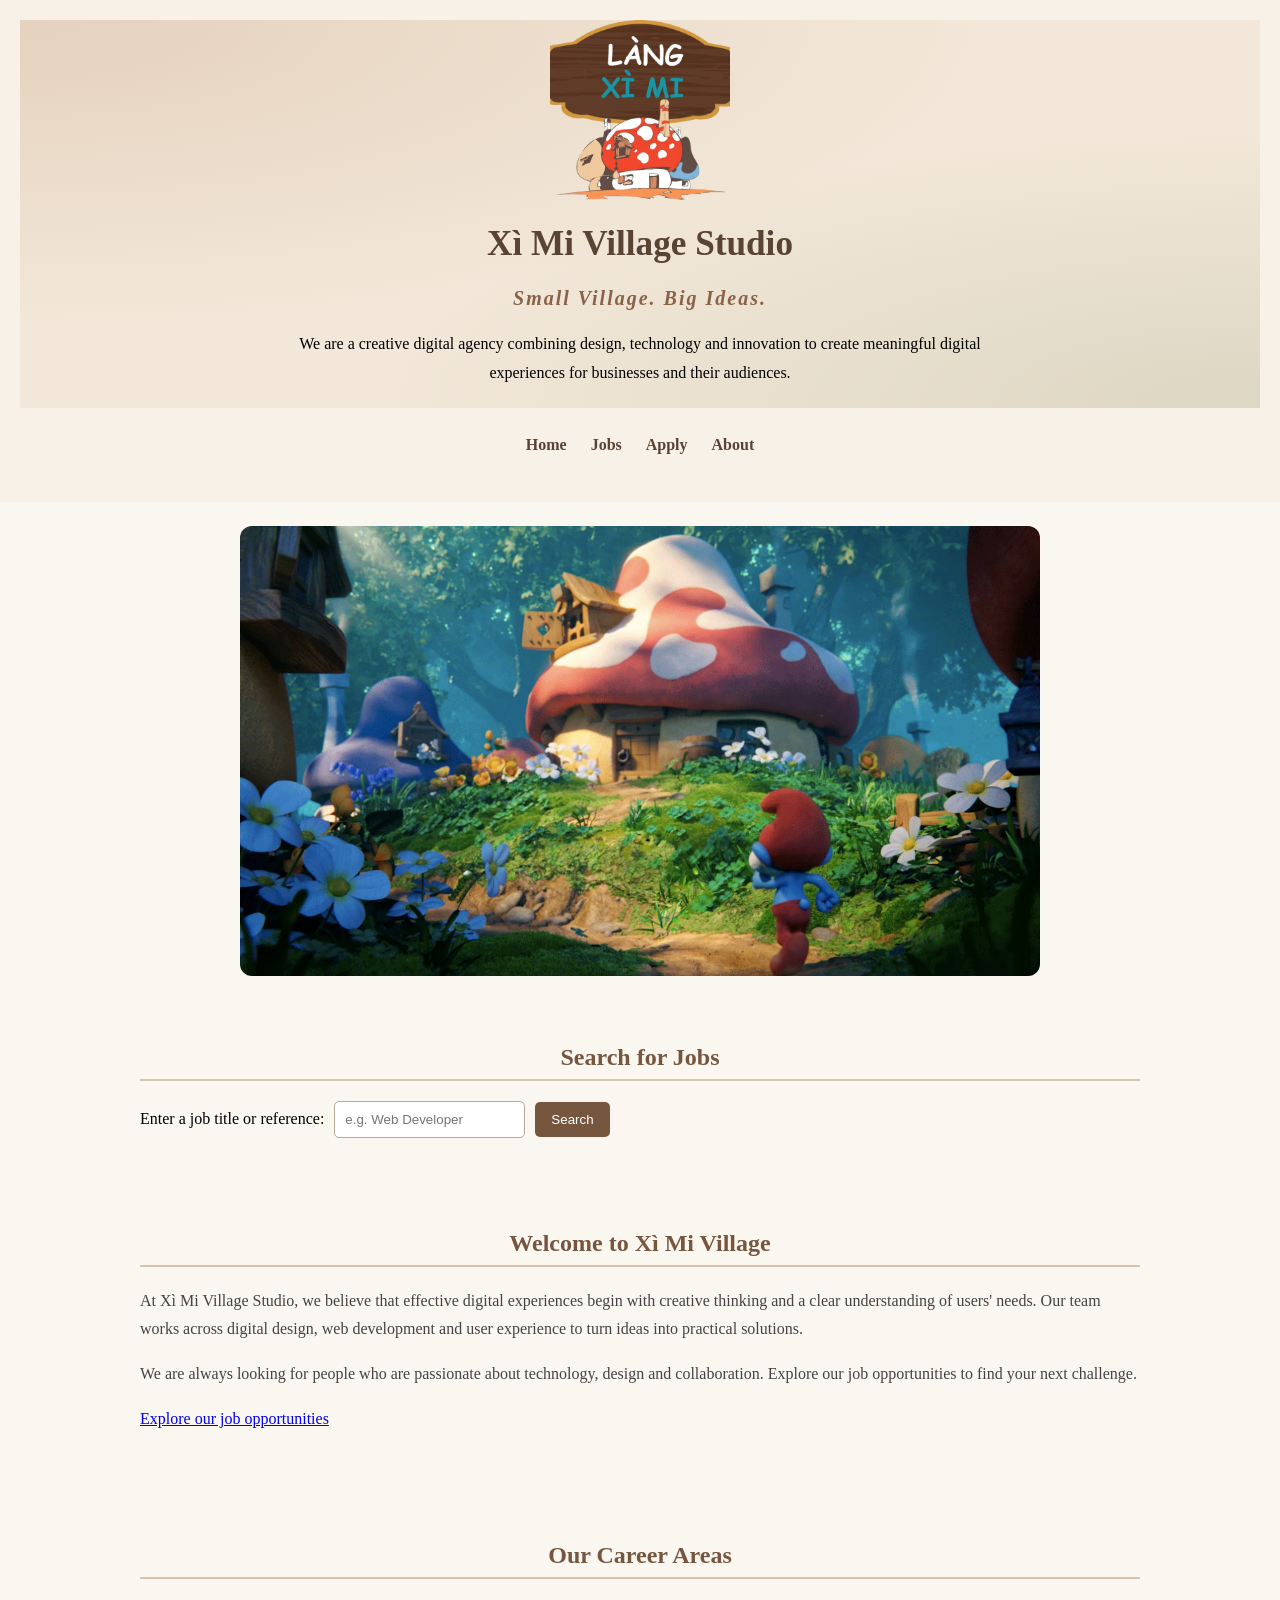
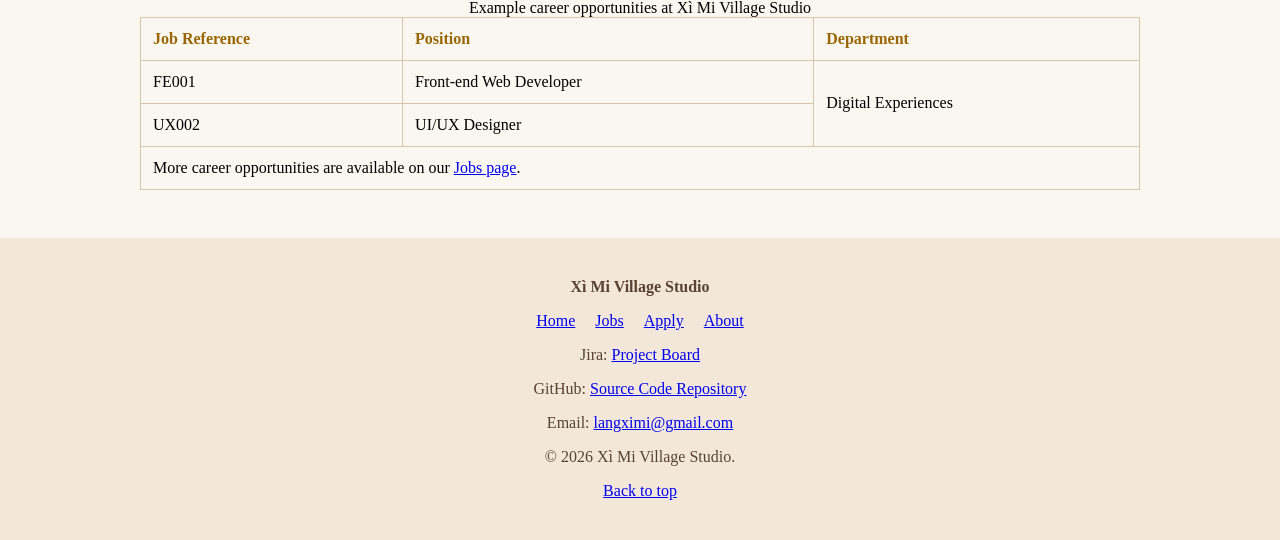
==== index.html @ 6db6b965 "I just optimized index.html codes for shorter reading" ====
<!DOCTYPE html>
<html lang="en">
<head>
    <meta charset="UTF-8">
    <meta name="viewport" content="width=device-width, initial-scale=1.0">

    <meta name="description"
          content="Discover Xì Mi Village Studio, a creative digital agency specialising in web design and digital experiences.">

    <title>Xì Mi Village Studio | Home</title>

    <link rel="stylesheet" href="styles.css">


    <style>
        main p {
            line-height: 1.8;
            color: #444444;
        }

        th {
            text-align: center;
            color: rgb(153, 102, 0);
        }
    </style>

</head>

<body>

    <!-- Header -->
    <header>

        <div class="company-brand">
            <!-- Logo làng xì mi -->
            <a href="index.html" class="logo">
                <img
                    src="./images/logo.png"
                    alt="Xì Mi Village Studio logo"
                    width="180"
                    height="180"
                >
            </a>

            <h1>Xì Mi Village Studio</h1>

            <p 
                style="color: #8a6248;
                font-size: 1.25rem;
                font-style: italic;
                font-weight: bold;
                letter-spacing: 2px;
                text-align: center;">
                Small Village. Big Ideas.
            </p>

            <p style="max-width: 700px; margin: 20px auto; line-height: 1.8; text-align: center;">
                We are a creative digital agency combining design,
                technology and innovation to create meaningful digital
                experiences for businesses and their audiences.
            </p>

        </div>

        <!-- Navi menu -->
        <nav>
            <ul>
                <li><a href="index.html">Home</a></li>
                <li><a href="jobs.html">Jobs</a></li>
                <li><a href="apply.html">Apply</a></li>
                <li><a href="about.html">About</a></li>
            </ul>
        </nav>

    </header>

    <main>

        <img
                class="workspace-image"
                src="./images/ximiworkspace.png"
                alt="Xì Mi Village Studio workspace"
                width="800"
                height="450"
            >

        <!-- Search box + submit -->
        <section class="home-section">

            <h2>Search for Jobs</h2>

            <form class="search-form" action="jobs.html" method="get">

                <label for="search">Enter a job title or reference:</label>

                <input
                    type="search"
                    id="search"
                    name="search"
                    placeholder="e.g. Web Developer"
                >

                <button type="submit">Search</button>

            </form>

        </section>

        <!-- giới thiệu về làng xi mi hihi -->
        <section class="home-section">

            <h2>Welcome to Xì Mi Village</h2>

            <p>
                At Xì Mi Village Studio, we believe that effective digital
                experiences begin with creative thinking and a clear
                understanding of users' needs. Our team works across
                digital design, web development and user experience to
                turn ideas into practical solutions.
            </p>

            <p>
                We are always looking for people who are passionate about
                technology, design and collaboration.
                Explore our job opportunities to find your next challenge.
            </p>

            <p>
                <a href="jobs.html">Explore our job opportunities</a>
            </p>

        </section>

        <!-- Table  -->
        <section class="home-section">

            <h2>Our Career Areas</h2>

            <table class="career-table">

                <caption>
                    Example career opportunities at Xì Mi Village Studio
                </caption>

                <thead>
                    <tr>
                        <th scope="col">Job Reference</th>
                        <th scope="col">Position</th>
                        <th scope="col">Department</th>
                    </tr>
                </thead>

                <tbody>
                    <tr>
                        <td>FE001</td>
                        <td>Front-end Web Developer</td>
                        <td rowspan="2">Digital Experiences</td>
                    </tr>

                    <tr>
                        <td>UX002</td>
                        <td>UI/UX Designer</td>
                    </tr>

                    <tr>
                        <td colspan="3">
                            More career opportunities are available on
                            our <a href="jobs.html">Jobs page</a>.
                        </td>
                    </tr>
                </tbody>

            </table>

        </section>

    </main>

    <!-- Footer -->
    <footer class="site-footer">

        <p><strong>Xì Mi Village Studio</strong></p>

        <nav>
            <ul>
                <li><a href="index.html">Home</a></li>
                <li><a href="jobs.html">Jobs</a></li>
                <li><a href="apply.html">Apply</a></li>
                <li><a href="about.html">About</a></li>
            </ul>
        </nav>

        <p>
            Jira:
            <a href="https://phamnhatvuonghoaky.atlassian.net/jira/software/projects/VINGROUP/summary">Project Board</a>
        </p>

        <p>
            GitHub:
            <a href="https://github.com/thjnhhhh/Applied-Web-Project-Part-1-of-2-Group-Submission-">Source Code Repository</a>
        </p>

        <p>
            Email:
            <a href="mailto:langximi@gmail.com">
                langximi@gmail.com
            </a>
        </p>

        <p>&copy; 2026 Xì Mi Village Studio.</p>

        <p><a href="#top">Back to top</a></p>

    </footer>

</body>
</html>
---- styles.css ----
body {
    margin: 0;
    background-color: #faf6f0;
}
header {
    background-color: #f7f1e8;
    padding: 20px;
}

h1 {
    color: #594332;
    font-size: 2.2rem;
    text-align: center;
}

h2 {
    color: #76563f;
    border-bottom: 2px solid #d8c4aa;
    padding-bottom: 8px;
}

header nav ul {
    display: flex;
    flex-wrap: wrap;
    justify-content: center;
    gap: 24px;
    list-style: none;
    padding: 12px;
}

header nav a {
    color: #594332;
    text-decoration: none;
    font-weight: bold;
}

header nav a:hover {
    color: #a56b45;
    text-decoration: underline;
}


.logo {
    display: block;
    width: fit-content;
    margin: 0 auto;
}

.logo img {
    display: block;
    width: 180px;
    height: auto;
    max-width: 100%;
    object-fit: contain;
}

.company-brand {
    position: relative;
    isolation: isolate;
    overflow: hidden;
    background-color: #f2e7d8;

    background-image:
        radial-gradient(
            ellipse at 0% 0%,
            rgba(184, 133, 95, 0.22) 0%,
            transparent 55%
        ),
        radial-gradient(
            ellipse at 100% 100%,
            rgba(137, 148, 107, 0.20) 0%,
            transparent 50%
        );
}


.company-brand > * {
    position: relative;
    z-index: 1;
}

.workspace-image {
    display: block;
    width: 100%;
    max-width: 800px;
    height: auto;
    margin: 24px auto;
    border-radius: 12px;
}

.home-section {
    max-width: 1000px;
    margin: 24px auto;
    padding: 24px;
}

.site-footer {
    padding: 24px;
    background-color: #f2e7d8;
    text-align: center;
}

.search-form {
    display: flex;
    flex-wrap: wrap;
    gap: 10px;
    align-items: center;
}

.search-form input {
    border: 1px solid #b9aa98;
    border-radius: 5px;
    padding: 10px;
    max-width: 100%;
    box-sizing: border-box;
}


.search-form button {
    background-color: #76563f;
    color: white;
    border: none;
    border-radius: 5px;
    padding: 10px 16px;
    cursor: pointer;
}

.search-form button:hover {
    background-color: #594332;
}


.site-footer {
    padding: 24px;
    color: #594332;
    background-color: #f2e7d8;
    text-align: center;
}

.site-footer nav ul {
    display: flex;
    flex-wrap: wrap;
    justify-content: center;
    gap: 20px;
    list-style: none;
    padding: 0;
}

.site-footer a:hover {
    text-decoration: underline;
}

.career-table {
    width: 100%;
    border-collapse: collapse;
}

.career-table tbody tr:nth-child(even) {
            background-color: #faf6f0;
}

.career-table th, .career-table td {
    padding: 12px;
    border: 1px solid #d8c4aa;
    text-align: left;
}

@media (max-width: 600px) {
            .home-section {
                padding: 15px;
                margin: 15px auto;
            }

            .company-brand h1 {
                font-size: 1.7rem;
            }

            .search-form {
                flex-direction: column;
                align-items: stretch;
            }

            .search-form input {
                max-width: 100%;
            }
        }

.form-card {
    background-color: #ffffff;    
    border: 1px solid #dadce0;     
    border-radius: 8px;          
    padding: 24px 32px;           
    max-width: 600px;           
    margin: 40px auto;
    border-left: 6px solid #d8c4aa         
}

main h2 {
    color: #76563f;
    border-bottom: 2px solid #d8c4aa;
    padding-bottom: 8px;
    text-align: center;

}
.form-card label {
  
  display: block; 
  
  
}


.form-card input {
  
  width: 60%; 
  padding: 6px 8px;
   
}
.form-card fieldset{
    display: flex;
}
    
.form-action {
    margin-right: 425px;
}

    

.form-card input[type="checkbox"] {
  width: 16px;
  height: 16px;
  margin: 0;
  
}
div.form-action {
  display: flex;
  justify-content: center;
     
               
  width: 100%;           
   
   
}

div.form-action input[type="submit"],
div.form-action input[type="reset"] { 
    padding: 12px 28px;
}
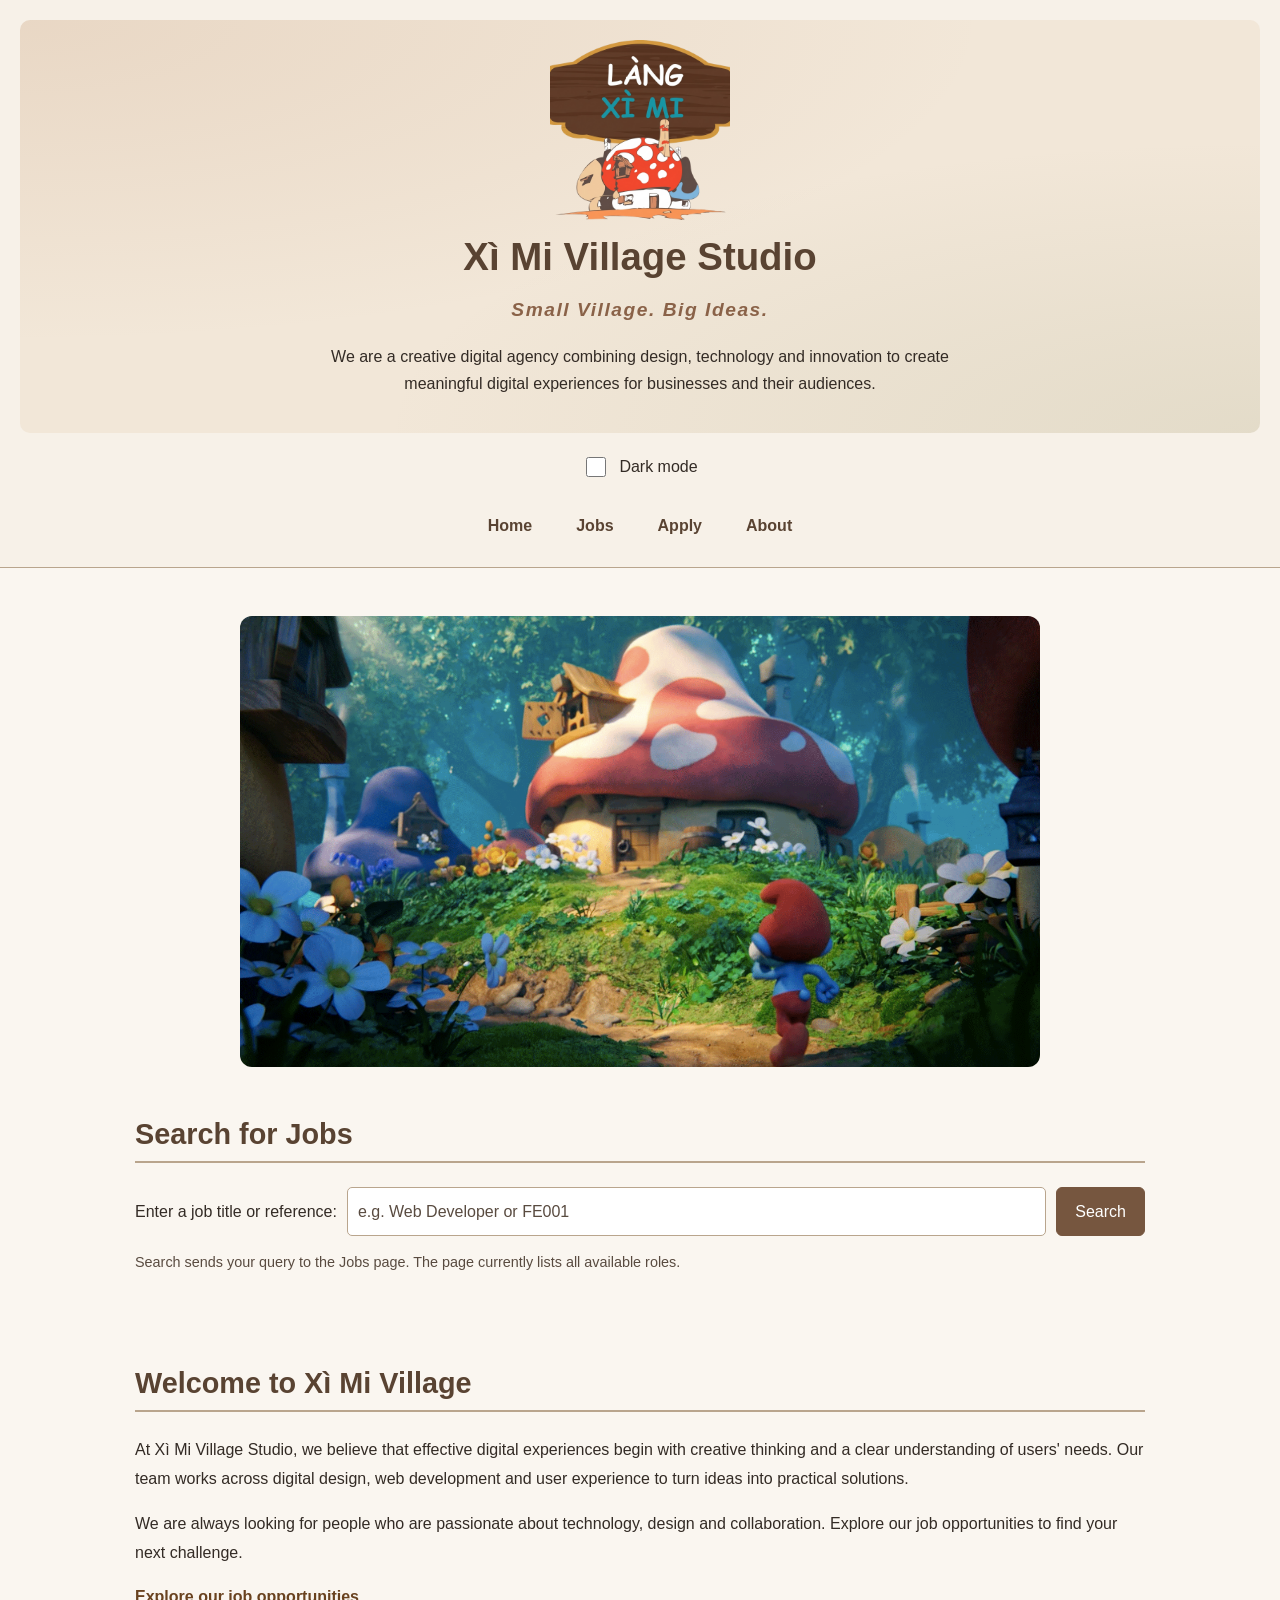
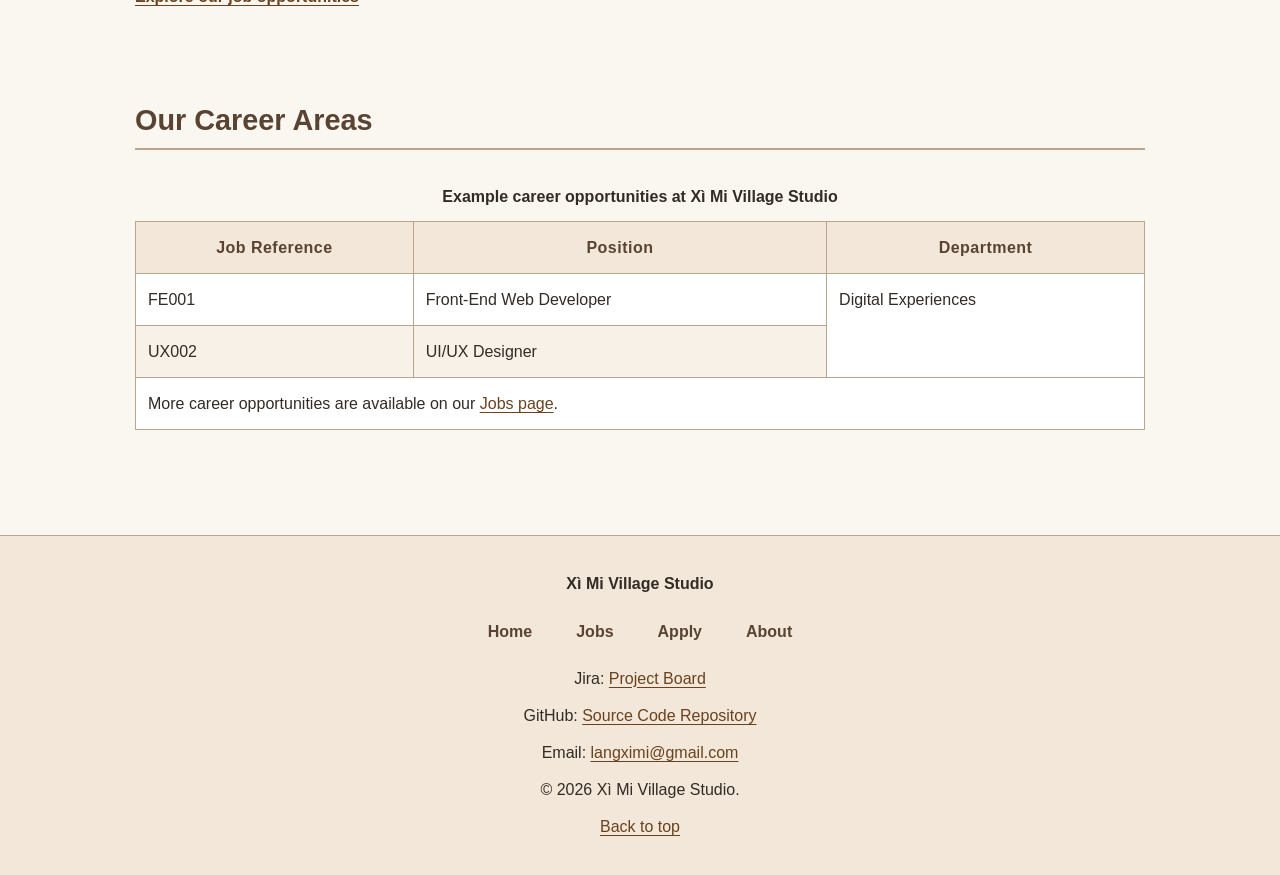
==== commit 48725452: "feat: improve homepage structure and accessibility" ====
--- a/index.html
+++ b/index.html
@@ -3,36 +3,36 @@
 <head>
     <meta charset="UTF-8">
     <meta name="viewport" content="width=device-width, initial-scale=1.0">
-
-    <meta name="description"
-          content="Discover Xì Mi Village Studio, a creative digital agency specialising in web design and digital experiences.">
-
+    <meta name="description" content="Discover Xì Mi Village Studio, a creative digital agency specialising in web design and digital experiences.">
     <title>Xì Mi Village Studio | Home</title>
 
+    <!-- Sử dụng stylesheet chung cho toàn bộ website -->
     <link rel="stylesheet" href="styles.css">
-
-
     <style>
-        main p {
-            line-height: 1.8;
-            color: #444444;
-        }
-
-        th {
-            text-align: center;
-            color: rgb(153, 102, 0);
-        }
-    </style>
-
+    main p {
+        line-height: 1.8;
+    }
+
+    .career-table th {
+        text-align: center;
+        letter-spacing: 0.03em;
+    }
+</style>
 </head>
 
 <body>
 
-    <!-- Header -->
-    <header>
+    <!--
+        Skip link: cho phép người dùng bàn phím bỏ qua phần header
+        và chuyển thẳng đến nội dung chính.
+    -->
+    <a class="skip-link" href="#main-content">Skip to main content</a>
+
+    <header id="top" class="site-header">
 
         <div class="company-brand">
-            <!-- Logo làng xì mi -->
+
+            <!-- Logo  -->
             <a href="index.html" class="logo">
                 <img
                     src="./images/logo.png"
@@ -41,20 +41,12 @@
                     height="180"
                 >
             </a>
-
             <h1>Xì Mi Village Studio</h1>
 
-            <p 
-                style="color: #8a6248;
-                font-size: 1.25rem;
-                font-style: italic;
-                font-weight: bold;
-                letter-spacing: 2px;
-                text-align: center;">
-                Small Village. Big Ideas.
-            </p>
-
-            <p style="max-width: 700px; margin: 20px auto; line-height: 1.8; text-align: center;">
+            <!-- Slogan -->
+            <p class="tagline" style="color: #8a6248;">Small Village. Big Ideas.</p>
+
+            <p class="brand-description">
                 We are a creative digital agency combining design,
                 technology and innovation to create meaningful digital
                 experiences for businesses and their audiences.
@@ -62,9 +54,14 @@
 
         </div>
 
-        <!-- Navi menu -->
+        <!--nút chuyển theme-->
+        <div class="theme-control">
+            <input type="checkbox" id="theme-toggle">
+            <label for="theme-toggle">Dark mode</label>
+        </div>
+
         <nav>
-            <ul>
+            <ul class="nav-list">
                 <li><a href="index.html">Home</a></li>
                 <li><a href="jobs.html">Jobs</a></li>
                 <li><a href="apply.html">Apply</a></li>
@@ -74,20 +71,20 @@
 
     </header>
 
-    <main>
+
+    <main id="main-content">
 
         <img
-                class="workspace-image"
-                src="./images/ximiworkspace.png"
-                alt="Xì Mi Village Studio workspace"
-                width="800"
-                height="450"
-            >
-
-        <!-- Search box + submit -->
+            class="workspace-image"
+            src="./images/ximiworkspace.png"
+            alt="Workspace representing Xì Mi Village Studio"
+            width="800"
+            height="450"
+        >
+
         <section class="home-section">
 
-            <h2>Search for Jobs</h2>
+            <h2 id="search-heading">Search for Jobs</h2>
 
             <form class="search-form" action="jobs.html" method="get">
 
@@ -97,19 +94,24 @@
                     type="search"
                     id="search"
                     name="search"
-                    placeholder="e.g. Web Developer"
+                    placeholder="e.g. Web Developer or FE001"
                 >
 
                 <button type="submit">Search</button>
 
             </form>
 
+            <p class="help-text">
+                Search sends your query to the Jobs page.
+                The page currently lists all available roles.
+            </p>
+
         </section>
 
-        <!-- giới thiệu về làng xi mi hihi -->
+        <!-- giới thiệu công ty -->
         <section class="home-section">
 
-            <h2>Welcome to Xì Mi Village</h2>
+            <h2 id="welcome-heading">Welcome to Xì Mi Village</h2>
 
             <p>
                 At Xì Mi Village Studio, we believe that effective digital
@@ -126,63 +128,68 @@
             </p>
 
             <p>
-                <a href="jobs.html">Explore our job opportunities</a>
+                <a class="text-link" href="jobs.html">
+                    Explore our job opportunities
+                </a>
             </p>
 
         </section>
 
-        <!-- Table  -->
+        <!--table job-->
         <section class="home-section">
 
-            <h2>Our Career Areas</h2>
-
-            <table class="career-table">
-
-                <caption>
-                    Example career opportunities at Xì Mi Village Studio
-                </caption>
-
-                <thead>
-                    <tr>
-                        <th scope="col">Job Reference</th>
-                        <th scope="col">Position</th>
-                        <th scope="col">Department</th>
-                    </tr>
-                </thead>
-
-                <tbody>
-                    <tr>
-                        <td>FE001</td>
-                        <td>Front-end Web Developer</td>
-                        <td rowspan="2">Digital Experiences</td>
-                    </tr>
-
-                    <tr>
-                        <td>UX002</td>
-                        <td>UI/UX Designer</td>
-                    </tr>
-
-                    <tr>
-                        <td colspan="3">
-                            More career opportunities are available on
-                            our <a href="jobs.html">Jobs page</a>.
-                        </td>
-                    </tr>
-                </tbody>
-
-            </table>
+            <h2 id="career-heading">Our Career Areas</h2>
+
+            <!-- Cho phép cuộn ngang bảng trên màn hình nhỏ -->
+            <div class="table-wrapper">
+
+                <table class="career-table">
+
+                    <caption>
+                        Example career opportunities at Xì Mi Village Studio
+                    </caption>
+
+                    <thead>
+                        <tr>
+                            <th scope="col">Job Reference</th>
+                            <th scope="col">Position</th>
+                            <th scope="col">Department</th>
+                        </tr>
+                    </thead>
+
+                    <tbody>
+                        <tr>
+                            <td>FE001</td>
+                            <td>Front-End Web Developer</td>
+                            <td rowspan="2">Digital Experiences</td>
+                        </tr>
+
+                        <tr>
+                            <td>UX002</td>
+                            <td>UI/UX Designer</td>
+                        </tr>
+
+                        <tr>
+                            <td colspan="3">
+                                More career opportunities are available on
+                                our <a href="jobs.html">Jobs page</a>.
+                            </td>
+                        </tr>
+                    </tbody>
+
+                </table>
+
+            </div>
 
         </section>
 
     </main>
 
-    <!-- Footer -->
+    <!-- Footer-->
     <footer class="site-footer">
-
         <p><strong>Xì Mi Village Studio</strong></p>
-
         <nav>
-            <ul>
+            <ul class="footer-nav">
                 <li><a href="index.html">Home</a></li>
                 <li><a href="jobs.html">Jobs</a></li>
                 <li><a href="apply.html">Apply</a></li>
@@ -190,28 +197,36 @@
             </ul>
         </nav>
 
-        <p>
+        <!-- Jira --> <p>
             Jira:
-            <a href="https://phamnhatvuonghoaky.atlassian.net/jira/software/projects/VINGROUP/summary">Project Board</a>
+            <a
+                href="https://phamnhatvuonghoaky.atlassian.net/jira/software/projects/VINGROUP/summary"
+                target="_blank"
+                rel="noopener noreferrer"
+            >Project Board</a>
         </p>
 
+        <!--GitHub -->
         <p>
             GitHub:
-            <a href="https://github.com/thjnhhhh/Applied-Web-Project-Part-1-of-2-Group-Submission-">Source Code Repository</a>
+            <a
+                href="https://github.com/thjnhhhh/Applied-Web-Project-Part-1-of-2-Group-Submission-"
+                target="_blank"
+                rel="noopener noreferrer"
+            >Source Code Repository</a>
         </p>
 
+        <!-- mailto -->
         <p>
             Email:
-            <a href="mailto:langximi@gmail.com">
-                langximi@gmail.com
-            </a>
+            <a href="mailto:langximi@gmail.com">langximi@gmail.com</a>
         </p>
-
         <p>&copy; 2026 Xì Mi Village Studio.</p>
 
+        <!-- move to the top -->
         <p><a href="#top">Back to top</a></p>
 
     </footer>
 
 </body>
-</html>+</html>
--- a/styles.css
+++ b/styles.css
@@ -1,86 +1,359 @@
+/*
+ * Xì Mi Village Studio — Shared Stylesheet
+ * Các phần chính:
+ * 1. Theme variables
+ * 2. Reset và typography
+ * 3. Header, logo, navigation và theme toggle
+ * 4. Nội dung trang chủ và accessibility
+ * 5. Search form
+ * 6. Career table
+ * 7. Application form
+ * 8. Jobs page
+ * 9. About page
+ * 10. Footer
+ * 11. Responsive và reduced motion*/
+
+
+/* =========================================================
+   1. THEME VARIABLES
+   Màu mặc định của website là light mode.
+   ========================================================= */
+
+:root {
+    color-scheme: light;
+
+    --page-bg: #faf6f0;
+    --surface-bg: #f7f1e8;
+    --card-bg: #ffffff;
+    --footer-bg: #f2e7d8;
+
+    --text-color: #332b25;
+    --heading-color: #594332;
+    --muted-color: #594b40;
+
+    --border-color: #b9a58d;
+    --accent-color: #76563f;
+    --accent-hover: #594332;
+
+    --link-color: #69421f;
+    --focus-color: #8a4f08;
+
+    --row-alt-bg: #f7f1e8;
+    --row-hover-bg: #ead8c3;
+
+    --button-text: #ffffff;
+}
+
+/*
+ * Dark mode được kích hoạt khi checkbox #theme-toggle
+ * bên trong body được chọn.*/
+body:has(#theme-toggle:checked) {
+    color-scheme: dark;
+
+    --page-bg: #191714;
+    --surface-bg: #24211d;
+    --card-bg: #2c2823;
+    --footer-bg: #302a24;
+
+    --text-color: #f3ede5;
+    --heading-color: #f0d4b3;
+    --muted-color: #e2d6c8;
+
+    --border-color: #786756;
+    --accent-color: #d2a77c;
+    --accent-hover: #f0d4b3;
+
+    --link-color: #f0c99b;
+    --focus-color: #ffcf83;
+
+    --row-alt-bg: #24211d;
+    --row-hover-bg: #3a3026;
+
+    --button-text: #191714;
+}
+
+
+/* =========================================================
+   2. RESET, TYPOGRAPHY VÀ CÁC THÀNH PHẦN CƠ BẢN
+   ========================================================= */
+
+/* Tính cả padding và border trong kích thước phần tử */
+* {
+    box-sizing: border-box;
+}
+
+/* Cuộn mượt khi nhấn các liên kết nội trang */
+html {
+    scroll-behavior: smooth;
+}
+
+/* Thiết lập giao diện chung cho toàn website */
 body {
     margin: 0;
-    background-color: #faf6f0;
-}
-header {
-    background-color: #f7f1e8;
+    background-color: var(--page-bg);
+    color: var(--text-color);
+
+    font-family: Arial, Helvetica, sans-serif;
+    font-size: 1rem;
+    line-height: 1.7;
+}
+
+/* Ảnh không vượt quá chiều rộng phần tử cha */
+img {
+    display: block;
+    max-width: 100%;
+    height: auto;
+}
+
+/* Màu và khoảng cách dòng cho các cấp tiêu đề */
+h1,
+h2,
+h3,
+h4 {
+    color: var(--heading-color);
+    line-height: 1.3;
+}
+
+/* Tiêu đề chính của website */
+h1 {
+    margin: 12px 0;
+    font-size: clamp(1.8rem, 4vw, 2.4rem);
+    text-align: center;
+}
+
+/* Tiêu đề các section */
+h2 {
+    margin-top: 0;
+    padding-bottom: 8px;
+    border-bottom: 2px solid var(--border-color);
+    font-size: clamp(1.35rem, 3vw, 1.8rem);
+}
+
+/* Tiêu đề cấp ba */
+h3 {
+    margin-top: 24px;
+}
+
+/* Nội dung văn bản sử dụng màu theo theme */
+p,
+li,
+dd {
+    color: var(--text-color);
+}
+
+/* Kiểu liên kết mặc định */
+a {
+    color: var(--link-color);
+    text-underline-offset: 0.18em;
+}
+
+/* Thay đổi màu liên kết khi rê chuột */
+a:hover {
+    color: var(--accent-hover);
+}
+
+/* Đồng nhất font của các điều khiển biểu mẫu */
+button,
+input,
+select,
+textarea {
+    font: inherit;
+}
+
+/* Kiểu nút dùng chung */
+button,
+.button-link {
+    display: inline-block;
+    padding: 10px 18px;
+
+    border: 1px solid var(--accent-color);
+    border-radius: 6px;
+
+    background-color: var(--accent-color);
+    color: var(--button-text);
+
+    text-decoration: none;
+    cursor: pointer;
+}
+
+/* Hiệu ứng hover cho nút */
+button:hover,
+.button-link:hover {
+    background-color: var(--accent-hover);
+    color: var(--button-text);
+}
+
+/* Viền nổi bật khi điều hướng bằng bàn phím */
+:focus-visible {
+    outline: 3px solid var(--focus-color);
+    outline-offset: 3px;
+}
+
+
+/* =========================================================
+   3. HEADER, LOGO, NAVIGATION VÀ THEME TOGGLE
+   ========================================================= */
+
+/* Phần đầu trang */
+.site-header {
     padding: 20px;
-}
-
-h1 {
-    color: #594332;
-    font-size: 2.2rem;
-    text-align: center;
-}
-
-h2 {
-    color: #76563f;
-    border-bottom: 2px solid #d8c4aa;
-    padding-bottom: 8px;
-}
-
-header nav ul {
-    display: flex;
-    flex-wrap: wrap;
-    justify-content: center;
-    gap: 24px;
-    list-style: none;
-    padding: 12px;
-}
-
-header nav a {
-    color: #594332;
-    text-decoration: none;
-    font-weight: bold;
-}
-
-header nav a:hover {
-    color: #a56b45;
-    text-decoration: underline;
-}
-
-
-.logo {
-    display: block;
-    width: fit-content;
-    margin: 0 auto;
-}
-
-.logo img {
-    display: block;
-    width: 180px;
-    height: auto;
-    max-width: 100%;
-    object-fit: contain;
-}
-
+    background-color: var(--surface-bg);
+    border-bottom: 1px solid var(--border-color);
+}
+
+/*
+ * Khu vực thương hiệu.
+ * Các gradient tạo điểm nhấn trang trí nhưng vẫn giữ nền màu.
+ */
 .company-brand {
     position: relative;
     isolation: isolate;
     overflow: hidden;
-    background-color: #f2e7d8;
-
+
+    padding: 20px;
+    text-align: center;
+
+    background-color: var(--footer-bg);
     background-image:
         radial-gradient(
             ellipse at 0% 0%,
-            rgba(184, 133, 95, 0.22) 0%,
+            rgba(184, 133, 95, 0.16) 0%,
             transparent 55%
         ),
         radial-gradient(
             ellipse at 100% 100%,
-            rgba(137, 148, 107, 0.20) 0%,
+            rgba(137, 148, 107, 0.14) 0%,
             transparent 50%
         );
-}
-
-
-.company-brand > * {
-    position: relative;
-    z-index: 1;
-}
-
+
+    border-radius: 10px;
+}
+
+/* Logo được căn giữa trong header */
+.logo {
+    display: block;
+    width: fit-content;
+    max-width: 100%;
+    margin: 0 auto;
+}
+
+/* Giữ logo đúng tỷ lệ, không kéo giãn hình */
+.logo img {
+    width: 180px;
+    max-width: 100%;
+    height: auto;
+    object-fit: contain;
+}
+
+/* Slogan thay thế style inline trong HTML */
+.tagline {
+    margin: 8px 0;
+    color: var(--accent-color);
+    font-size: 1.2rem;
+    font-style: italic;
+    font-weight: 700;
+    letter-spacing: 0.08em;
+    text-align: center;
+}
+
+/* Phần mô tả thương hiệu */
+.brand-description {
+    max-width: 700px;
+    margin: 16px auto;
+    text-align: center;
+}
+
+/* Menu chính và menu footer dùng chung cách bố trí */
+.nav-list,
+.footer-nav {
+    display: flex;
+    flex-wrap: wrap;
+    justify-content: center;
+    gap: 12px 24px;
+
+    margin: 16px 0 0;
+    padding: 0;
+
+    list-style: none;
+}
+
+/* Kiểu liên kết trong navigation */
+.nav-list a,
+.footer-nav a {
+    display: inline-block;
+    padding: 8px 10px;
+    border-radius: 5px;
+
+    color: var(--heading-color);
+    font-weight: 700;
+    text-decoration: none;
+}
+
+/* Hover menu */
+.nav-list a:hover,
+.footer-nav a:hover {
+    text-decoration: underline;
+}
+
+/* Đánh dấu trang đang mở */
+.nav-list a[aria-current="page"],
+.footer-nav a[aria-current="page"] {
+    background-color: var(--footer-bg);
+    text-decoration: underline;
+    text-decoration-thickness: 2px;
+}
+
+/* Khu vực checkbox đổi theme */
+.theme-control {
+    display: flex;
+    align-items: center;
+    justify-content: center;
+    gap: 10px;
+
+    margin: 12px auto;
+    padding: 8px;
+}
+
+/* Checkbox có kích thước dễ thao tác */
+.theme-control input {
+    width: 20px;
+    height: 20px;
+    accent-color: var(--accent-color);
+}
+
+/* Nhãn checkbox */
+.theme-control label {
+    color: var(--text-color);
+    cursor: pointer;
+}
+
+
+/* =========================================================
+   4. NỘI DUNG TRANG CHỦ VÀ ACCESSIBILITY
+   ========================================================= */
+
+/*
+ * Nếu HTML sử dụng <main> trực tiếp mà chưa có class content,
+ * các quy tắc này vẫn giữ layout trung tâm cho nội dung chính.
+ */
+#main-content,
+.content {
+    width: 100%;
+    max-width: 1100px;
+    margin: 0 auto;
+    padding: 24px 20px;
+}
+
+/* Các section trên trang chủ */
+.home-section {
+    margin: 24px auto;
+    padding: 24px;
+    border: 1px solid transparent;
+    border-radius: 8px;
+}
+
+/* Ảnh workspace tự co giãn theo kích thước màn hình */
 .workspace-image {
-    display: block;
     width: 100%;
     max-width: 800px;
     height: auto;
@@ -88,18 +361,48 @@
     border-radius: 12px;
 }
 
-.home-section {
-    max-width: 1000px;
-    margin: 24px auto;
-    padding: 24px;
-}
-
-.site-footer {
-    padding: 24px;
-    background-color: #f2e7d8;
-    text-align: center;
-}
-
+/* Nhấn mạnh liên kết đến Jobs page */
+.text-link {
+    font-weight: 700;
+}
+
+/* Chú thích phụ cho chức năng tìm kiếm */
+.help-text {
+    color: var(--muted-color);
+    font-size: 0.9rem;
+}
+
+/*
+ * Skip link mặc định nằm ngoài vùng nhìn.
+ * Khi được focus bằng bàn phím, liên kết xuất hiện.
+ */
+.skip-link {
+    position: absolute;
+    top: 8px;
+    left: 8px;
+    z-index: 1000;
+
+    padding: 12px 16px;
+    transform: translateY(-160%);
+
+    border: 2px solid var(--focus-color);
+    border-radius: 6px;
+
+    background-color: var(--card-bg);
+    color: var(--text-color);
+}
+
+/* Hiển thị skip link khi người dùng chuyển đến nó */
+.skip-link:focus {
+    transform: translateY(0);
+}
+
+
+/* =========================================================
+   5. SEARCH FORM
+   ========================================================= */
+
+/* Các thành phần tìm kiếm có thể xuống dòng */
 .search-form {
     display: flex;
     flex-wrap: wrap;
@@ -107,142 +410,438 @@
     align-items: center;
 }
 
+/* Ô nhập từ khóa */
 .search-form input {
-    border: 1px solid #b9aa98;
+    flex: 1 1 220px;
+    min-width: 0;
+    max-width: 100%;
+
+    padding: 10px;
+    border: 1px solid var(--border-color);
     border-radius: 5px;
+
+    background-color: var(--card-bg);
+    color: var(--text-color);
+}
+
+/* Màu chữ gợi ý trong ô tìm kiếm */
+.search-form input::placeholder {
+    color: var(--muted-color);
+    opacity: 1;
+}
+
+
+/* =========================================================
+   6. CAREER TABLE
+   ========================================================= */
+
+/* Cho phép bảng cuộn ngang khi màn hình quá hẹp */
+.table-wrapper {
+    width: 100%;
+    overflow-x: auto;
+}
+
+/* Bảng chiếm toàn bộ chiều rộng vùng chứa */
+.career-table {
+    width: 100%;
+    border-collapse: collapse;
+    background-color: var(--card-bg);
+}
+
+/* Chú thích phía trên bảng */
+.career-table caption {
     padding: 10px;
+    color: var(--text-color);
+    font-weight: 700;
+    text-align: center;
+}
+
+/* Ô dữ liệu và ô tiêu đề */
+.career-table th,
+.career-table td {
+    padding: 12px;
+    border: 1px solid var(--border-color);
+    text-align: left;
+    vertical-align: top;
+}
+
+/* Kiểu riêng cho tiêu đề cột */
+.career-table th {
+    background-color: var(--footer-bg);
+    color: var(--heading-color);
+    text-align: center;
+}
+
+/* Tô màu xen kẽ các hàng chẵn */
+.career-table tbody tr:nth-child(even) {
+    background-color: var(--row-alt-bg);
+}
+
+/* Highlight hàng khi rê chuột */
+.career-table tbody tr:hover {
+    background-color: var(--row-hover-bg);
+}
+
+
+/* =========================================================
+   7. APPLICATION FORM — apply.html
+   Giữ lại các class form từ stylesheet hiện tại.
+   ========================================================= */
+
+/* Thẻ form chứa thông tin ứng tuyển */
+.application-form {
+    width: 100%;
+}
+
+/* Khung biểu mẫu */
+.form-card {
+    width: 100%;
+    max-width: 650px;
+
+    margin: 20px auto;
+    padding: 22px 24px;
+
+    border: 1px solid var(--border-color);
+    border-left: 6px solid var(--accent-color);
+    border-radius: 8px;
+
+    background-color: var(--card-bg);
+}
+
+/* Nhãn và legend của form */
+.form-card > label,
+.form-card legend {
+    margin-bottom: 8px;
+    color: var(--text-color);
+    font-weight: 700;
+}
+
+/* Nhãn dạng block khi nằm trực tiếp trong form-card */
+.form-card > label {
+    display: block;
+}
+
+/*
+ * Các ô nhập nằm trực tiếp trong form-card.
+ * Loại trừ checkbox và radio để không làm chúng rộng toàn bộ.
+ */
+.form-card > input:not([type="checkbox"]):not([type="radio"]),
+.form-card > select,
+.form-card > textarea {
+    display: block;
+    width: 100%;
+}
+
+/* Kiểu chung cho các trường nhập liệu */
+.form-card input:not([type="checkbox"]):not([type="radio"]),
+.form-card select,
+.form-card textarea {
     max-width: 100%;
-    box-sizing: border-box;
-}
-
-
-.search-form button {
-    background-color: #76563f;
-    color: white;
-    border: none;
+    margin-top: 6px;
+    padding: 10px;
+
+    border: 1px solid var(--border-color);
     border-radius: 5px;
-    padding: 10px 16px;
+
+    background-color: var(--card-bg);
+    color: var(--text-color);
+}
+
+/* Giữ placeholder dễ đọc ở cả hai theme */
+.form-card input::placeholder,
+.form-card textarea::placeholder {
+    color: var(--muted-color);
+    opacity: 1;
+}
+
+/* Cho phép thay đổi chiều cao textarea */
+.form-card textarea {
+    resize: vertical;
+}
+
+/* Nhóm radio hoặc checkbox */
+.choice-group {
+    min-width: 0;
+}
+
+/* Khoảng cách cho legend của nhóm lựa chọn */
+.choice-group legend {
+    padding: 0 6px;
+}
+
+/* Mỗi lựa chọn hiển thị trên một hàng */
+.choice-item {
+    display: flex;
+    align-items: center;
+    gap: 9px;
+    margin: 8px 0;
+}
+
+/* Kích thước checkbox và radio */
+.choice-item input[type="checkbox"],
+.choice-item input[type="radio"] {
+    flex: 0 0 auto;
+    width: 18px;
+    height: 18px;
+    margin: 0;
+    accent-color: var(--accent-color);
+}
+
+/* Nhãn lựa chọn nằm cạnh checkbox/radio */
+.choice-item label {
+    display: inline;
     cursor: pointer;
 }
 
-.search-form button:hover {
-    background-color: #594332;
-}
-
-
-.site-footer {
-    padding: 24px;
-    color: #594332;
-    background-color: #f2e7d8;
-    text-align: center;
-}
-
-.site-footer nav ul {
+/* Căn giữa các nút gửi và đặt lại form */
+.form-action {
     display: flex;
     flex-wrap: wrap;
     justify-content: center;
-    gap: 20px;
-    list-style: none;
-    padding: 0;
-}
-
-.site-footer a:hover {
-    text-decoration: underline;
-}
-
-.career-table {
+    gap: 12px;
+
     width: 100%;
-    border-collapse: collapse;
-}
-
-.career-table tbody tr:nth-child(even) {
-            background-color: #faf6f0;
-}
-
-.career-table th, .career-table td {
-    padding: 12px;
-    border: 1px solid #d8c4aa;
+    margin: 28px auto;
+}
+
+/* Nút phụ, ví dụ nút Reset */
+.secondary-button {
+    background-color: transparent;
+    color: var(--link-color);
+}
+
+/* Hover cho nút phụ */
+.secondary-button:hover {
+    background-color: var(--footer-bg);
+    color: var(--text-color);
+}
+
+
+/* =========================================================
+   8. JOBS PAGE — jobs.html
+   ========================================================= */
+
+/* Giới hạn chiều rộng để mô tả công việc dễ đọc */
+.jobs-page .content {
+    max-width: 900px;
+}
+
+/* Phần giới thiệu trang tuyển dụng */
+.jobs-page .intro {
+    padding-bottom: 8px;
+}
+
+/* Khung hướng dẫn ứng tuyển */
+.how-to-apply {
+    padding: 20px;
+    border-left: 5px solid var(--accent-color);
+    background-color: var(--surface-bg);
+}
+
+/* Mỗi vị trí tuyển dụng là một khung riêng */
+.jobs-page .job {
+    margin: 24px 0;
+    padding: 24px;
+
+    border: 1px solid var(--border-color);
+    border-radius: 8px;
+
+    background-color: var(--card-bg);
     text-align: left;
 }
 
+/* Làm nổi bật mã tham chiếu công việc */
+.job-ref {
+    font-family: Consolas, "Courier New", monospace;
+    font-weight: 700;
+    letter-spacing: 0.05em;
+}
+
+/* Căn lề danh sách trong mô tả công việc */
+.job ul,
+.job ol,
+.how-to-apply ol {
+    padding-left: 24px;
+}
+
+
+/* =========================================================
+   9. ABOUT PAGE — about.html
+   ========================================================= */
+
+/* Danh sách thông tin nhóm */
+.group-info-list {
+    line-height: 1.8;
+}
+
+/* Khoảng cách giữa tên thành viên và thông tin */
+.member-list dt {
+    margin-top: 20px;
+    font-weight: 700;
+}
+
+/* Khoảng cách cho phần mô tả thành viên */
+.member-list dd {
+    margin: 8px 0 20px;
+}
+
+/* Huy hiệu mã số thành viên */
+.member-id {
+    display: inline-block;
+    margin-left: 8px;
+    padding: 2px 7px;
+
+    border: 1px solid var(--border-color);
+    border-radius: 4px;
+
+    background-color: var(--footer-bg);
+    color: var(--text-color);
+
+    font-family: Arial, Helvetica, sans-serif;
+    font-size: 0.9rem;
+}
+
+/* Khung ảnh nhóm */
+.team-figure {
+    margin: 0;
+    text-align: center;
+}
+
+/* Ảnh nhóm không vượt quá chiều rộng quy định */
+.team-photo {
+    width: 100%;
+    max-width: 600px;
+    height: auto;
+    margin: 0 auto;
+    border-radius: 10px;
+}
+
+/* Chú thích bên dưới ảnh */
+.team-figure figcaption {
+    margin-top: 10px;
+    color: var(--muted-color);
+    font-size: 0.95rem;
+}
+
+
+/* =========================================================
+   10. FOOTER
+   ========================================================= */
+
+/* Dùng một nhóm quy tắc footer, tránh khai báo trùng lặp */
+.site-footer {
+    margin-top: 32px;
+    padding: 24px;
+
+    border-top: 1px solid var(--border-color);
+    background-color: var(--footer-bg);
+    color: var(--text-color);
+
+    text-align: center;
+}
+
+/* Khoảng cách giữa các đoạn trong footer */
+.site-footer p {
+    margin: 10px 0;
+}
+
+/* Khoảng cách cho menu footer */
+.footer-nav {
+    margin: 12px 0;
+}
+
+
+/* =========================================================
+   11. RESPONSIVE DESIGN
+   Các quy tắc dưới đây áp dụng cho màn hình rộng tối đa 600px.
+   ========================================================= */
+
 @media (max-width: 600px) {
-            .home-section {
-                padding: 15px;
-                margin: 15px auto;
-            }
-
-            .company-brand h1 {
-                font-size: 1.7rem;
-            }
-
-            .search-form {
-                flex-direction: column;
-                align-items: stretch;
-            }
-
-            .search-form input {
-                max-width: 100%;
-            }
-        }
-
-.form-card {
-    background-color: #ffffff;    
-    border: 1px solid #dadce0;     
-    border-radius: 8px;          
-    padding: 24px 32px;           
-    max-width: 600px;           
-    margin: 40px auto;
-    border-left: 6px solid #d8c4aa         
-}
-
-main h2 {
-    color: #76563f;
-    border-bottom: 2px solid #d8c4aa;
-    padding-bottom: 8px;
-    text-align: center;
-
-}
-.form-card label {
-  
-  display: block; 
-  
-  
-}
-
-
-.form-card input {
-  
-  width: 60%; 
-  padding: 6px 8px;
-   
-}
-.form-card fieldset{
-    display: flex;
-}
-    
-.form-action {
-    margin-right: 425px;
-}
-
-    
-
-.form-card input[type="checkbox"] {
-  width: 16px;
-  height: 16px;
-  margin: 0;
-  
-}
-div.form-action {
-  display: flex;
-  justify-content: center;
-     
-               
-  width: 100%;           
-   
-   
-}
-
-div.form-action input[type="submit"],
-div.form-action input[type="reset"] { 
-    padding: 12px 28px;
-}
+
+    /* Giảm khoảng trống của header */
+    .site-header {
+        padding: 12px;
+    }
+
+    /* Giảm padding khu vực thương hiệu */
+    .company-brand {
+        padding: 16px 10px;
+    }
+
+    /* Logo nhỏ hơn trên điện thoại */
+    .logo img {
+        width: 140px;
+    }
+
+    /* Giảm padding nội dung chính */
+    #main-content,
+    .content {
+        padding: 12px;
+    }
+
+    /* Thu gọn các section */
+    .home-section {
+        margin: 14px auto;
+        padding: 14px;
+    }
+
+    /* Menu có khoảng cách nhỏ hơn trên màn hình hẹp */
+    .nav-list,
+    .footer-nav {
+        gap: 6px;
+    }
+
+    .nav-list a,
+    .footer-nav a {
+        padding: 8px;
+    }
+
+    /* Form không chạm sát cạnh màn hình */
+    .form-card {
+        padding: 16px;
+    }
+
+    /* Thu gọn ô bảng nhưng vẫn giữ khả năng cuộn */
+    .career-table th,
+    .career-table td {
+        padding: 9px;
+    }
+
+    /* Giảm padding của mỗi vị trí tuyển dụng */
+    .jobs-page .job {
+        padding: 16px;
+    }
+
+    /* Search form chuyển sang dạng dọc để dễ sử dụng */
+    .search-form {
+        flex-direction: column;
+        align-items: stretch;
+    }
+
+    .search-form input,
+    .search-form button {
+        width: 100%;
+    }
+}
+
+
+/* =========================================================
+   12. REDUCED MOTION
+   Hạn chế chuyển động nếu người dùng đã bật tùy chọn
+   giảm hiệu ứng động trong hệ điều hành.
+   ========================================================= */
+
+@media (prefers-reduced-motion: reduce) {
+
+    html {
+        scroll-behavior: auto;
+    }
+
+    *,
+    *::before,
+    *::after {
+        animation-duration: 0.01ms !important;
+        animation-iteration-count: 1 !important;
+        transition-duration: 0.01ms !important;
+    }
+}
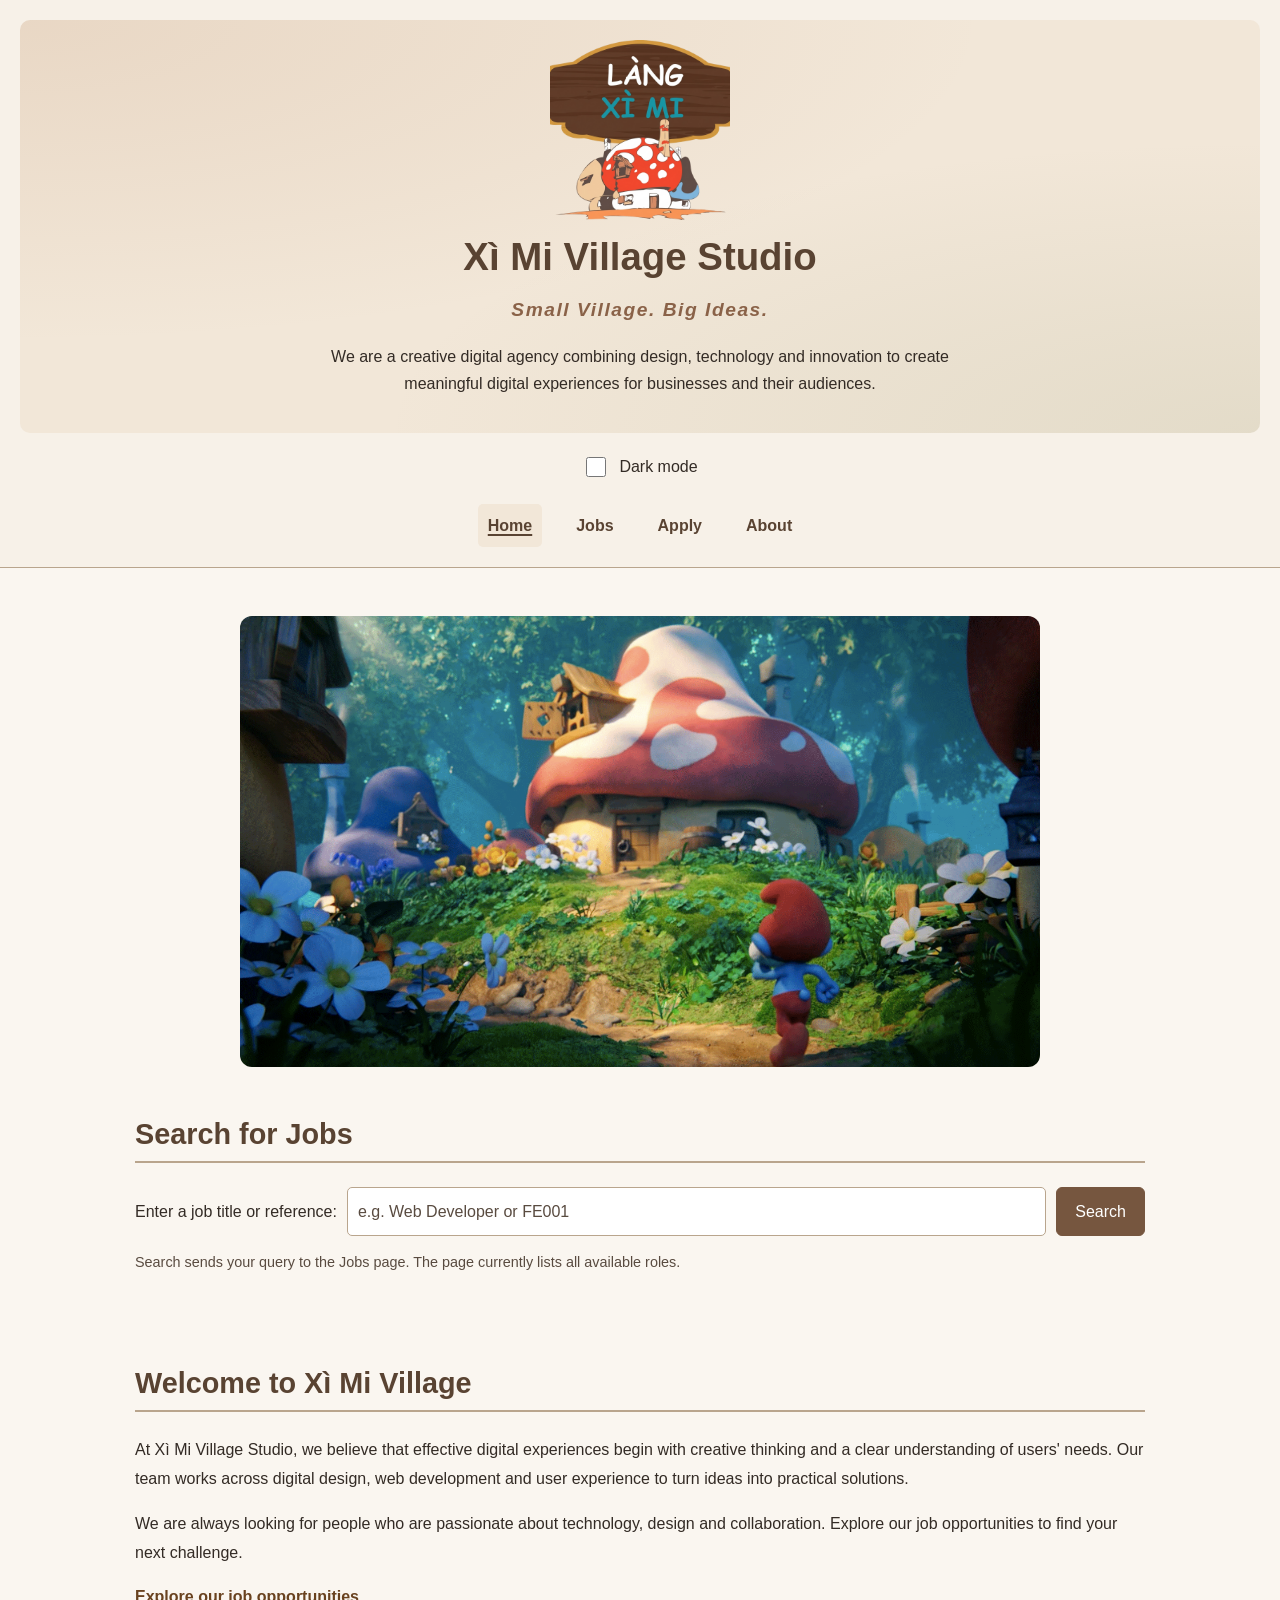
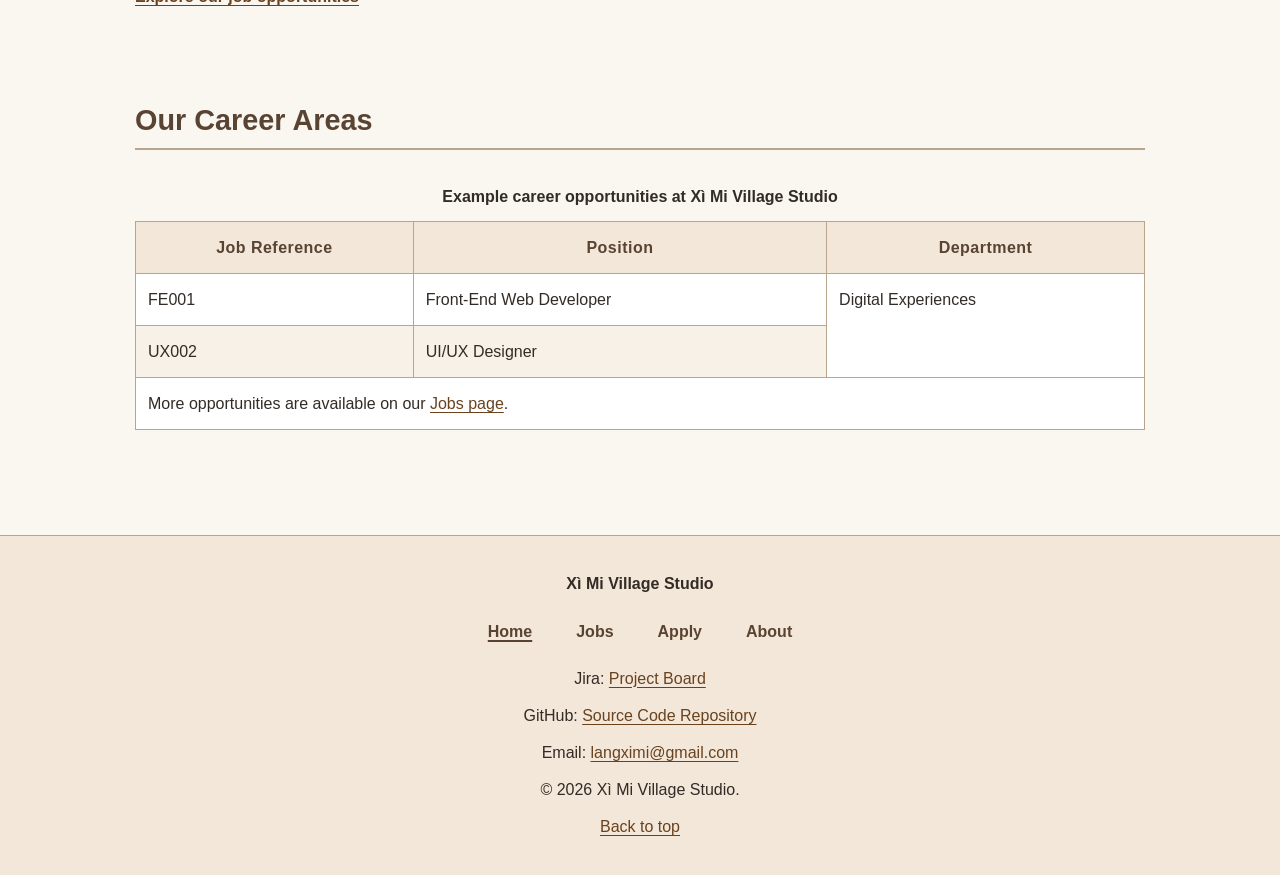
==== commit 40941058: "feat: improve homepage structure and accessibility" ====
--- a/index.html
+++ b/index.html
@@ -1,3 +1,4 @@
+
 <!DOCTYPE html>
 <html lang="en">
 <head>
@@ -5,126 +6,91 @@
     <meta name="viewport" content="width=device-width, initial-scale=1.0">
     <meta name="description" content="Discover Xì Mi Village Studio, a creative digital agency specialising in web design and digital experiences.">
     <title>Xì Mi Village Studio | Home</title>
-
-    <!-- Sử dụng stylesheet chung cho toàn bộ website -->
     <link rel="stylesheet" href="styles.css">
     <style>
     main p {
         line-height: 1.8;
     }
-
     .career-table th {
         text-align: center;
         letter-spacing: 0.03em;
     }
 </style>
 </head>
-
 <body>
 
-    <!--
-        Skip link: cho phép người dùng bàn phím bỏ qua phần header
-        và chuyển thẳng đến nội dung chính.
-    -->
     <a class="skip-link" href="#main-content">Skip to main content</a>
 
     <header id="top" class="site-header">
+        <div class="company-brand">
+            <a href="index.html" class="logo">
+                <img src="images/logo.png"
+                     alt="Xì Mi Village Studio logo"
+                     width="180" height="180">
+            </a>
 
-        <div class="company-brand">
-
-            <!-- Logo  -->
-            <a href="index.html" class="logo">
-                <img
-                    src="./images/logo.png"
-                    alt="Xì Mi Village Studio logo"
-                    width="180"
-                    height="180"
-                >
-            </a>
             <h1>Xì Mi Village Studio</h1>
-
-            <!-- Slogan -->
             <p class="tagline" style="color: #8a6248;">Small Village. Big Ideas.</p>
-
             <p class="brand-description">
                 We are a creative digital agency combining design,
                 technology and innovation to create meaningful digital
                 experiences for businesses and their audiences.
             </p>
-
         </div>
 
-        <!--nút chuyển theme-->
         <div class="theme-control">
             <input type="checkbox" id="theme-toggle">
             <label for="theme-toggle">Dark mode</label>
         </div>
 
-        <nav>
+        <nav aria-label="Main navigation">
             <ul class="nav-list">
-                <li><a href="index.html">Home</a></li>
+                <li><a href="index.html" aria-current="page">Home</a></li>
                 <li><a href="jobs.html">Jobs</a></li>
                 <li><a href="apply.html">Apply</a></li>
                 <li><a href="about.html">About</a></li>
             </ul>
         </nav>
-
     </header>
 
+    <main id="main-content" class="content">
 
-    <main id="main-content">
-
-        <img
-            class="workspace-image"
-            src="./images/ximiworkspace.png"
-            alt="Workspace representing Xì Mi Village Studio"
-            width="800"
-            height="450"
-        >
+        <img class="workspace-image"
+             src="images/ximiworkspace.png"
+             alt="Workspace representing Xì Mi Village Studio"
+             width="800" height="450">
 
         <section class="home-section">
-
-            <h2 id="search-heading">Search for Jobs</h2>
+            <h2>Search for Jobs</h2>
 
             <form class="search-form" action="jobs.html" method="get">
-
                 <label for="search">Enter a job title or reference:</label>
-
-                <input
-                    type="search"
-                    id="search"
-                    name="search"
-                    placeholder="e.g. Web Developer or FE001"
-                >
-
+                <input type="search" id="search" name="search"
+                       placeholder="e.g. Web Developer or FE001">
                 <button type="submit">Search</button>
-
             </form>
 
             <p class="help-text">
                 Search sends your query to the Jobs page.
                 The page currently lists all available roles.
             </p>
-
         </section>
 
-        <!-- giới thiệu công ty -->
         <section class="home-section">
-
-            <h2 id="welcome-heading">Welcome to Xì Mi Village</h2>
+            <h2>Welcome to Xì Mi Village</h2>
 
             <p>
-                At Xì Mi Village Studio, we believe that effective digital
-                experiences begin with creative thinking and a clear
-                understanding of users' needs. Our team works across
-                digital design, web development and user experience to
-                turn ideas into practical solutions.
+                At Xì Mi Village Studio, we believe that effective
+                digital experiences begin with creative thinking and
+                a clear understanding of users' needs. Our team works
+                across digital design, web development and user
+                experience to turn ideas into practical solutions.
             </p>
 
             <p>
-                We are always looking for people who are passionate about
-                technology, design and collaboration.
-                Explore our job opportunities to find your next challenge.
+                We are always looking for people who are passionate
+                about technology, design and collaboration. Explore
+                our job opportunities to find your next challenge.
             </p>
 
             <p>
@@ -132,23 +98,16 @@
                     Explore our job opportunities
                 </a>
             </p>
-
         </section>
 
-        <!--table job-->
         <section class="home-section">
+            <h2>Our Career Areas</h2>
 
-            <h2 id="career-heading">Our Career Areas</h2>
-
-            <!-- Cho phép cuộn ngang bảng trên màn hình nhỏ -->
             <div class="table-wrapper">
-
                 <table class="career-table">
-
                     <caption>
                         Example career opportunities at Xì Mi Village Studio
                     </caption>
-
                     <thead>
                         <tr>
                             <th scope="col">Job Reference</th>
@@ -156,76 +115,57 @@
                             <th scope="col">Department</th>
                         </tr>
                     </thead>
-
                     <tbody>
                         <tr>
                             <td>FE001</td>
                             <td>Front-End Web Developer</td>
                             <td rowspan="2">Digital Experiences</td>
                         </tr>
-
                         <tr>
                             <td>UX002</td>
                             <td>UI/UX Designer</td>
                         </tr>
-
                         <tr>
                             <td colspan="3">
-                                More career opportunities are available on
-                                our <a href="jobs.html">Jobs page</a>.
+                                More opportunities are available on our
+                                <a href="jobs.html">Jobs page</a>.
                             </td>
                         </tr>
                     </tbody>
-
                 </table>
-
             </div>
-
         </section>
 
     </main>
 
-    <!-- Footer-->
     <footer class="site-footer">
         <p><strong>Xì Mi Village Studio</strong></p>
-        <nav>
+
+        <nav aria-label="Footer navigation">
             <ul class="footer-nav">
-                <li><a href="index.html">Home</a></li>
+                <li><a href="index.html" aria-current="page">Home</a></li>
                 <li><a href="jobs.html">Jobs</a></li>
                 <li><a href="apply.html">Apply</a></li>
                 <li><a href="about.html">About</a></li>
             </ul>
         </nav>
 
-        <!-- Jira --> <p>
-            Jira:
-            <a
-                href="https://phamnhatvuonghoaky.atlassian.net/jira/software/projects/VINGROUP/summary"
-                target="_blank"
-                rel="noopener noreferrer"
-            >Project Board</a>
+        <p>Jira:
+            <a href="https://phamnhatvuonghoaky.atlassian.net/jira/software/projects/VINGROUP/summary"
+               target="_blank" rel="noopener noreferrer">Project Board</a>
         </p>
 
-        <!--GitHub -->
-        <p>
-            GitHub:
-            <a
-                href="https://github.com/thjnhhhh/Applied-Web-Project-Part-1-of-2-Group-Submission-"
-                target="_blank"
-                rel="noopener noreferrer"
-            >Source Code Repository</a>
+        <p>GitHub:
+            <a href="https://github.com/thjnhhhh/Applied-Web-Project-Part-1-of-2-Group-Submission-"
+               target="_blank" rel="noopener noreferrer">Source Code Repository</a>
         </p>
 
-        <!-- mailto -->
-        <p>
-            Email:
+        <p>Email:
             <a href="mailto:langximi@gmail.com">langximi@gmail.com</a>
         </p>
+
         <p>&copy; 2026 Xì Mi Village Studio.</p>
-
-        <!-- move to the top -->
         <p><a href="#top">Back to top</a></p>
-
     </footer>
 
 </body>
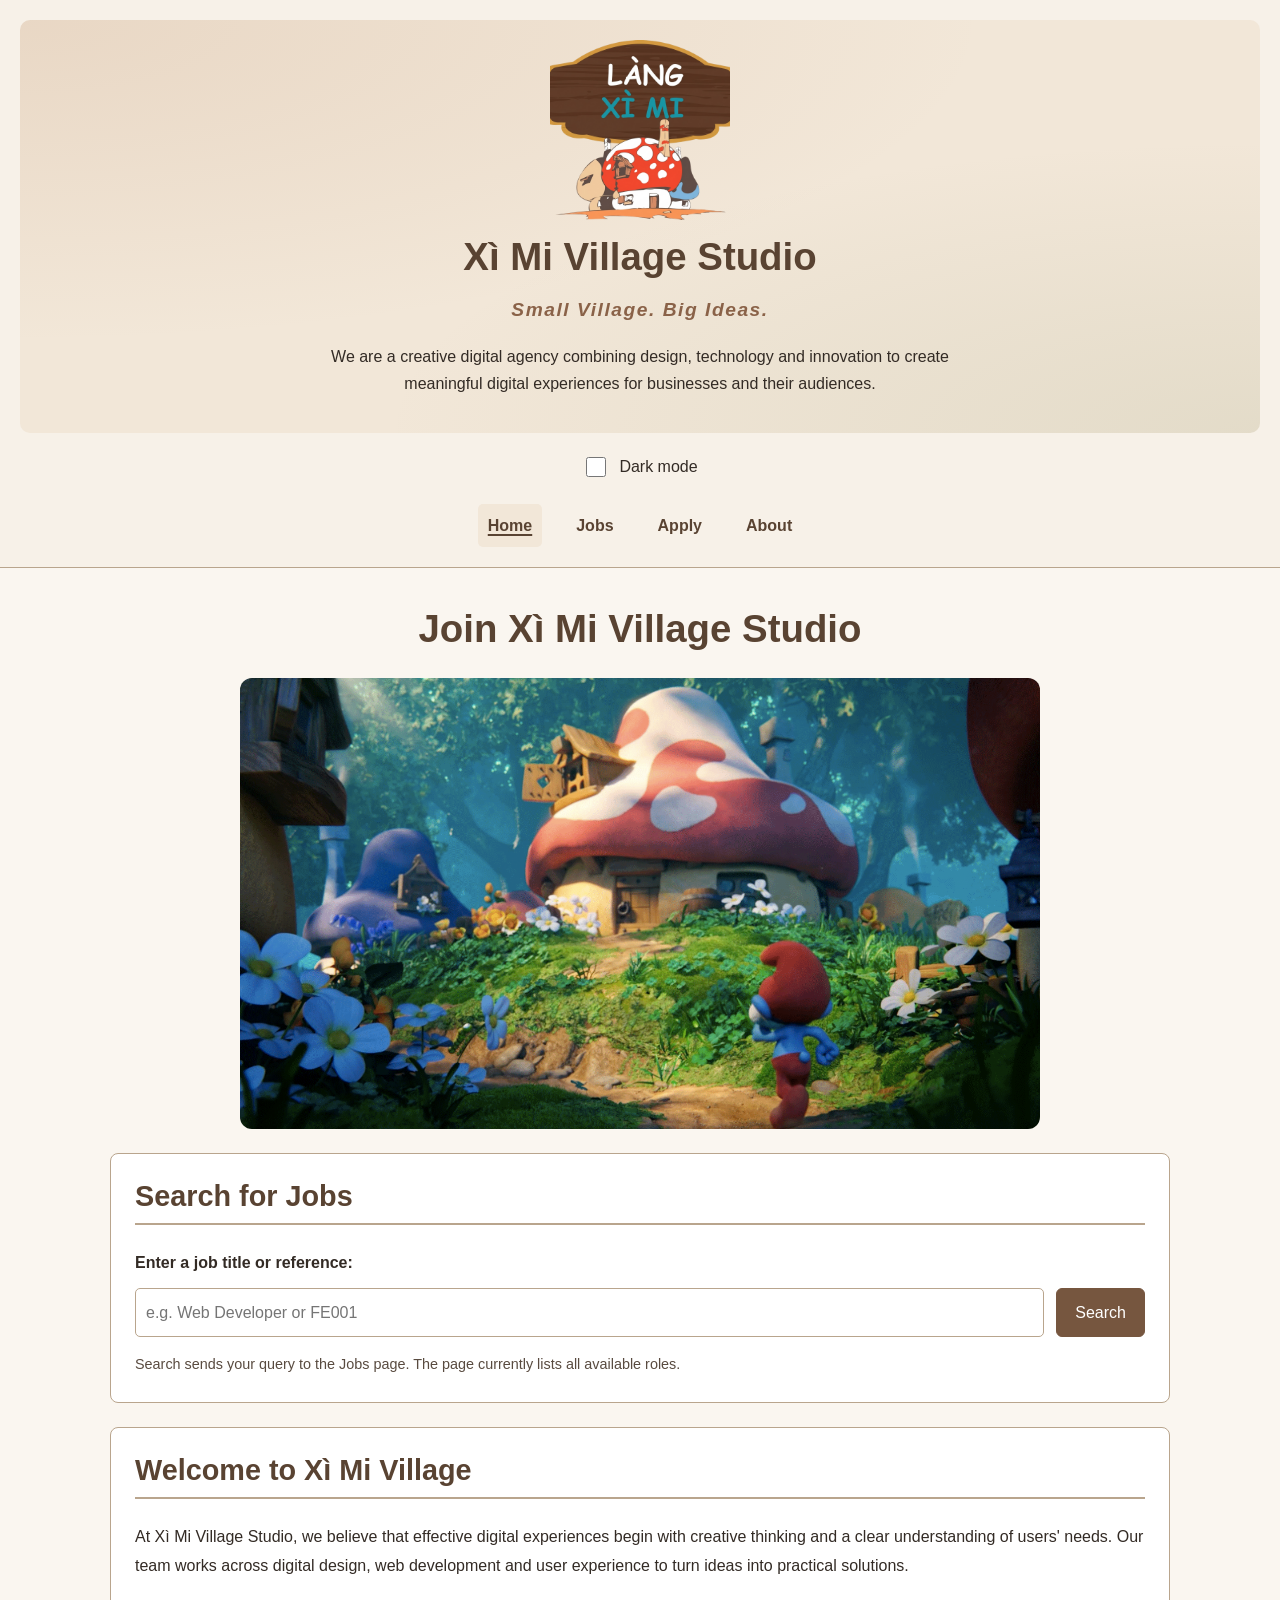
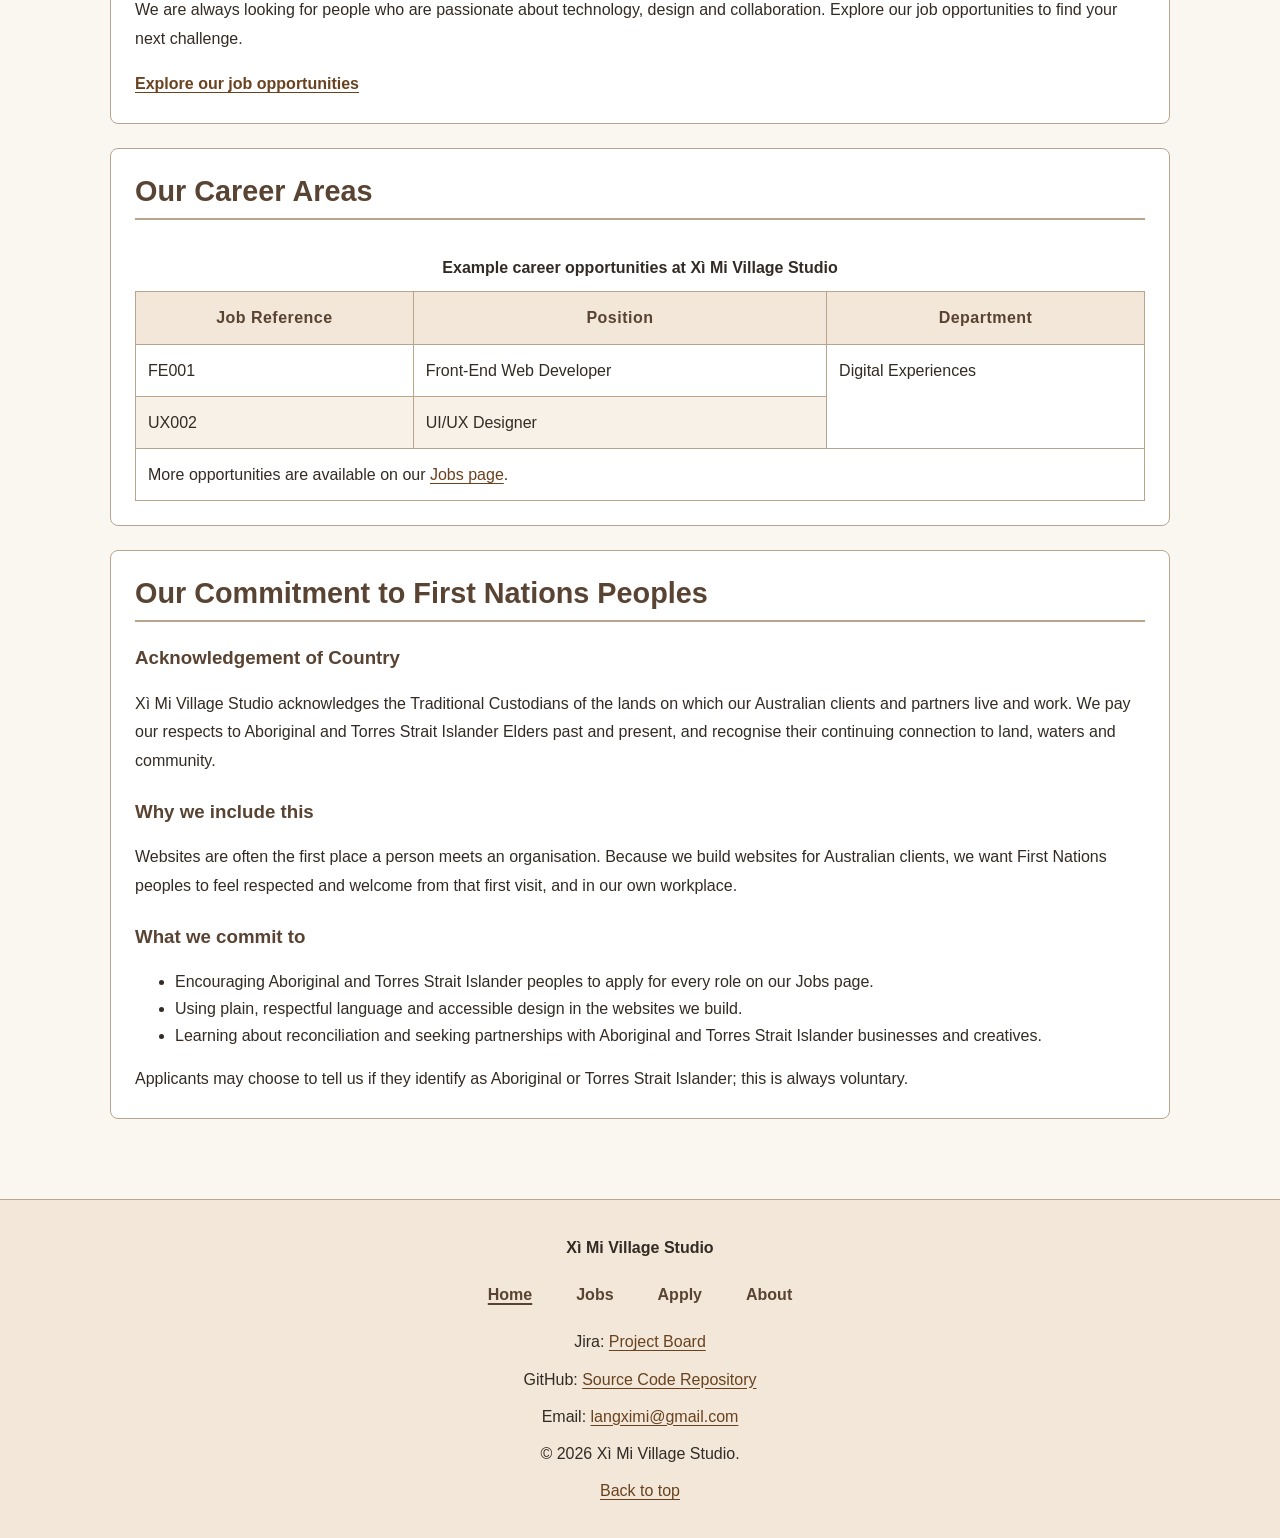
==== commit 9fac5977: "feat: new acknowledgement of country" ====
--- a/index.html
+++ b/index.html
@@ -17,7 +17,7 @@
     }
 </style>
 </head>
-<body>
+<body class="home-page">
 
     <a class="skip-link" href="#main-content">Skip to main content</a>
 
@@ -54,7 +54,7 @@
     </header>
 
     <main id="main-content" class="content">
-
+        <h1>Join Xì Mi Village Studio</h1>
         <img class="workspace-image"
              src="images/ximiworkspace.png"
              alt="Workspace representing Xì Mi Village Studio"
@@ -135,7 +135,37 @@
                 </table>
             </div>
         </section>
-
+        <section class="home-section" id="first-nations">
+            <h2>Our Commitment to First Nations Peoples</h2>
+
+            <h3>Acknowledgement of Country</h3>
+            <p>
+                Xì Mi Village Studio acknowledges the Traditional Custodians
+                of the lands on which our Australian clients and partners live
+                and work. We pay our respects to Aboriginal and Torres Strait
+                Islander Elders past and present, and recognise their continuing
+                connection to land, waters and community.
+            </p>
+
+            <h3>Why we include this</h3>
+            <p>
+                Websites are often the first place a person meets an organisation.
+                Because we build websites for Australian clients, we want
+                First Nations peoples to feel respected and welcome from that
+                first visit, and in our own workplace.
+            </p>
+
+            <h3>What we commit to</h3>
+            <ul>
+                <li>Encouraging Aboriginal and Torres Strait Islander peoples to apply for every role on our Jobs page.</li>
+                <li>Using plain, respectful language and accessible design in the websites we build.</li>
+                <li>Learning about reconciliation and seeking partnerships with Aboriginal and Torres Strait Islander businesses and creatives.</li>
+            </ul>
+            <p>
+                Applicants may choose to tell us if they identify as Aboriginal
+                or Torres Strait Islander; this is always voluntary.
+            </p>
+        </section>
     </main>
 
     <footer class="site-footer">
--- a/styles.css
+++ b/styles.css
@@ -1,23 +1,23 @@
 /*
- * Xì Mi Village Studio — Shared Stylesheet
- * Các phần chính:
+ * Xì Mi Village Studio
+ * Shared stylesheet for all four pages.
+ *
+ * Sections:
  * 1. Theme variables
- * 2. Reset và typography
- * 3. Header, logo, navigation và theme toggle
- * 4. Nội dung trang chủ và accessibility
- * 5. Search form
- * 6. Career table
- * 7. Application form
- * 8. Jobs page
- * 9. About page
- * 10. Footer
- * 11. Responsive và reduced motion*/
-
-
-/* =========================================================
+ * 2. Reset and typography
+ * 3. Header and navigation
+ * 4. Main content and sections
+ * 5. Tables and images
+ * 6. Application form
+ * 7. Jobs page
+ * 8. About page
+ * 9. Footer
+ * 10. Responsive and accessibility
+ */
+
+/* ========================================
    1. THEME VARIABLES
-   Màu mặc định của website là light mode.
-   ========================================================= */
+======================================== */
 
 :root {
     color-scheme: light;
@@ -34,7 +34,6 @@
     --border-color: #b9a58d;
     --accent-color: #76563f;
     --accent-hover: #594332;
-
     --link-color: #69421f;
     --focus-color: #8a4f08;
 
@@ -44,9 +43,7 @@
     --button-text: #ffffff;
 }
 
-/*
- * Dark mode được kích hoạt khi checkbox #theme-toggle
- * bên trong body được chọn.*/
+/* Dark theme is activated by the checkbox on each page. */
 body:has(#theme-toggle:checked) {
     color-scheme: dark;
 
@@ -62,7 +59,6 @@
     --border-color: #786756;
     --accent-color: #d2a77c;
     --accent-hover: #f0d4b3;
-
     --link-color: #f0c99b;
     --focus-color: #ffcf83;
 
@@ -72,40 +68,33 @@
     --button-text: #191714;
 }
 
-
-/* =========================================================
-   2. RESET, TYPOGRAPHY VÀ CÁC THÀNH PHẦN CƠ BẢN
-   ========================================================= */
-
-/* Tính cả padding và border trong kích thước phần tử */
+/* ========================================
+   2. RESET AND TYPOGRAPHY
+======================================== */
+
 * {
     box-sizing: border-box;
 }
 
-/* Cuộn mượt khi nhấn các liên kết nội trang */
 html {
     scroll-behavior: smooth;
 }
 
-/* Thiết lập giao diện chung cho toàn website */
 body {
     margin: 0;
     background-color: var(--page-bg);
     color: var(--text-color);
-
     font-family: Arial, Helvetica, sans-serif;
     font-size: 1rem;
     line-height: 1.7;
 }
 
-/* Ảnh không vượt quá chiều rộng phần tử cha */
 img {
     display: block;
     max-width: 100%;
     height: auto;
 }
 
-/* Màu và khoảng cách dòng cho các cấp tiêu đề */
 h1,
 h2,
 h3,
@@ -114,14 +103,12 @@
     line-height: 1.3;
 }
 
-/* Tiêu đề chính của website */
 h1 {
     margin: 12px 0;
     font-size: clamp(1.8rem, 4vw, 2.4rem);
     text-align: center;
 }
 
-/* Tiêu đề các section */
 h2 {
     margin-top: 0;
     padding-bottom: 8px;
@@ -129,30 +116,27 @@
     font-size: clamp(1.35rem, 3vw, 1.8rem);
 }
 
-/* Tiêu đề cấp ba */
 h3 {
     margin-top: 24px;
 }
 
-/* Nội dung văn bản sử dụng màu theo theme */
 p,
 li,
-dd {
-    color: var(--text-color);
-}
-
-/* Kiểu liên kết mặc định */
+dd,
+dt,
+figcaption {
+    color: var(--text-color);
+}
+
 a {
     color: var(--link-color);
     text-underline-offset: 0.18em;
 }
 
-/* Thay đổi màu liên kết khi rê chuột */
 a:hover {
     color: var(--accent-hover);
 }
 
-/* Đồng nhất font của các điều khiển biểu mẫu */
 button,
 input,
 select,
@@ -160,59 +144,45 @@
     font: inherit;
 }
 
-/* Kiểu nút dùng chung */
 button,
 .button-link {
     display: inline-block;
     padding: 10px 18px;
-
     border: 1px solid var(--accent-color);
     border-radius: 6px;
-
     background-color: var(--accent-color);
     color: var(--button-text);
-
     text-decoration: none;
     cursor: pointer;
 }
 
-/* Hiệu ứng hover cho nút */
 button:hover,
 .button-link:hover {
     background-color: var(--accent-hover);
     color: var(--button-text);
 }
 
-/* Viền nổi bật khi điều hướng bằng bàn phím */
 :focus-visible {
     outline: 3px solid var(--focus-color);
     outline-offset: 3px;
 }
 
-
-/* =========================================================
-   3. HEADER, LOGO, NAVIGATION VÀ THEME TOGGLE
-   ========================================================= */
-
-/* Phần đầu trang */
+/* ========================================
+   3. HEADER AND NAVIGATION
+======================================== */
+
 .site-header {
     padding: 20px;
     background-color: var(--surface-bg);
     border-bottom: 1px solid var(--border-color);
 }
 
-/*
- * Khu vực thương hiệu.
- * Các gradient tạo điểm nhấn trang trí nhưng vẫn giữ nền màu.
- */
 .company-brand {
     position: relative;
     isolation: isolate;
     overflow: hidden;
-
     padding: 20px;
     text-align: center;
-
     background-color: var(--footer-bg);
     background-image:
         radial-gradient(
@@ -225,11 +195,9 @@
             rgba(137, 148, 107, 0.14) 0%,
             transparent 50%
         );
-
     border-radius: 10px;
 }
 
-/* Logo được căn giữa trong header */
 .logo {
     display: block;
     width: fit-content;
@@ -237,7 +205,6 @@
     margin: 0 auto;
 }
 
-/* Giữ logo đúng tỷ lệ, không kéo giãn hình */
 .logo img {
     width: 180px;
     max-width: 100%;
@@ -245,7 +212,6 @@
     object-fit: contain;
 }
 
-/* Slogan thay thế style inline trong HTML */
 .tagline {
     margin: 8px 0;
     color: var(--accent-color);
@@ -256,46 +222,40 @@
     text-align: center;
 }
 
-/* Phần mô tả thương hiệu */
 .brand-description {
     max-width: 700px;
     margin: 16px auto;
     text-align: center;
 }
 
-/* Menu chính và menu footer dùng chung cách bố trí */
+/* Navigation links shared by every page. */
 .nav-list,
 .footer-nav {
     display: flex;
     flex-wrap: wrap;
     justify-content: center;
     gap: 12px 24px;
-
     margin: 16px 0 0;
     padding: 0;
-
     list-style: none;
 }
 
-/* Kiểu liên kết trong navigation */
 .nav-list a,
 .footer-nav a {
     display: inline-block;
     padding: 8px 10px;
     border-radius: 5px;
-
     color: var(--heading-color);
     font-weight: 700;
     text-decoration: none;
 }
 
-/* Hover menu */
 .nav-list a:hover,
 .footer-nav a:hover {
     text-decoration: underline;
 }
 
-/* Đánh dấu trang đang mở */
+/* Highlight the current page. */
 .nav-list a[aria-current="page"],
 .footer-nav a[aria-current="page"] {
     background-color: var(--footer-bg);
@@ -303,40 +263,32 @@
     text-decoration-thickness: 2px;
 }
 
-/* Khu vực checkbox đổi theme */
+/* Light/Dark theme checkbox. */
 .theme-control {
     display: flex;
     align-items: center;
     justify-content: center;
     gap: 10px;
-
     margin: 12px auto;
     padding: 8px;
 }
 
-/* Checkbox có kích thước dễ thao tác */
 .theme-control input {
     width: 20px;
     height: 20px;
     accent-color: var(--accent-color);
-}
-
-/* Nhãn checkbox */
+    cursor: pointer;
+}
+
 .theme-control label {
     color: var(--text-color);
     cursor: pointer;
 }
 
-
-/* =========================================================
-   4. NỘI DUNG TRANG CHỦ VÀ ACCESSIBILITY
-   ========================================================= */
-
-/*
- * Nếu HTML sử dụng <main> trực tiếp mà chưa có class content,
- * các quy tắc này vẫn giữ layout trung tâm cho nội dung chính.
- */
-#main-content,
+/* ========================================
+   4. MAIN CONTENT AND SECTIONS
+======================================== */
+
 .content {
     width: 100%;
     max-width: 1100px;
@@ -344,15 +296,117 @@
     padding: 24px 20px;
 }
 
-/* Các section trên trang chủ */
 .home-section {
     margin: 24px auto;
     padding: 24px;
-    border: 1px solid transparent;
+    border: 1px solid var(--border-color);
     border-radius: 8px;
-}
-
-/* Ảnh workspace tự co giãn theo kích thước màn hình */
+    background-color: var(--card-bg);
+}
+
+.home-section > :last-child {
+    margin-bottom: 0;
+}
+
+.text-link {
+    font-weight: 700;
+}
+
+.help-text {
+    color: var(--muted-color);
+    font-size: 0.9rem;
+}
+
+/* Homepage job search. */
+.search-form {
+    display: flex;
+    flex-wrap: wrap;
+    align-items: center;
+    gap: 12px;
+}
+
+.search-form label {
+    flex-basis: 100%;
+    font-weight: 700;
+}
+
+.search-form input {
+    flex: 1 1 240px;
+    min-width: 0;
+    padding: 10px;
+    border: 1px solid var(--border-color);
+    border-radius: 5px;
+    background-color: var(--card-bg);
+    color: var(--text-color);
+}
+
+.search-form button {
+    flex: 0 0 auto;
+}
+
+/* Keyboard skip link. */
+.skip-link {
+    position: absolute;
+    top: 8px;
+    left: 8px;
+    z-index: 1000;
+    padding: 12px 16px;
+    transform: translateY(-160%);
+    border: 2px solid var(--focus-color);
+    border-radius: 6px;
+    background-color: var(--card-bg);
+    color: var(--text-color);
+}
+
+.skip-link:focus {
+    transform: translateY(0);
+}
+
+/* ========================================
+   5. TABLES AND IMAGES
+======================================== */
+
+.table-wrapper {
+    width: 100%;
+    overflow-x: auto;
+}
+
+.career-table {
+    width: 100%;
+    border-collapse: collapse;
+    background-color: var(--card-bg);
+}
+
+.career-table caption {
+    padding: 10px;
+    color: var(--text-color);
+    font-weight: 700;
+    text-align: center;
+}
+
+.career-table th,
+.career-table td {
+    padding: 12px;
+    border: 1px solid var(--border-color);
+    text-align: left;
+    vertical-align: top;
+}
+
+.career-table th {
+    background-color: var(--footer-bg);
+    color: var(--heading-color);
+    text-align: center;
+    letter-spacing: 0.03em;
+}
+
+.career-table tbody tr:nth-child(even) {
+    background-color: var(--row-alt-bg);
+}
+
+.career-table tbody tr:hover {
+    background-color: var(--row-hover-bg);
+}
+
 .workspace-image {
     width: 100%;
     max-width: 800px;
@@ -361,215 +415,78 @@
     border-radius: 12px;
 }
 
-/* Nhấn mạnh liên kết đến Jobs page */
-.text-link {
-    font-weight: 700;
-}
-
-/* Chú thích phụ cho chức năng tìm kiếm */
-.help-text {
-    color: var(--muted-color);
-    font-size: 0.9rem;
-}
-
-/*
- * Skip link mặc định nằm ngoài vùng nhìn.
- * Khi được focus bằng bàn phím, liên kết xuất hiện.
- */
-.skip-link {
-    position: absolute;
-    top: 8px;
-    left: 8px;
-    z-index: 1000;
-
-    padding: 12px 16px;
-    transform: translateY(-160%);
-
-    border: 2px solid var(--focus-color);
-    border-radius: 6px;
-
-    background-color: var(--card-bg);
-    color: var(--text-color);
-}
-
-/* Hiển thị skip link khi người dùng chuyển đến nó */
-.skip-link:focus {
-    transform: translateY(0);
-}
-
-
-/* =========================================================
-   5. SEARCH FORM
-   ========================================================= */
-
-/* Các thành phần tìm kiếm có thể xuống dòng */
-.search-form {
-    display: flex;
-    flex-wrap: wrap;
-    gap: 10px;
-    align-items: center;
-}
-
-/* Ô nhập từ khóa */
-.search-form input {
-    flex: 1 1 220px;
-    min-width: 0;
-    max-width: 100%;
-
-    padding: 10px;
-    border: 1px solid var(--border-color);
-    border-radius: 5px;
-
-    background-color: var(--card-bg);
-    color: var(--text-color);
-}
-
-/* Màu chữ gợi ý trong ô tìm kiếm */
-.search-form input::placeholder {
-    color: var(--muted-color);
-    opacity: 1;
-}
-
-
-/* =========================================================
-   6. CAREER TABLE
-   ========================================================= */
-
-/* Cho phép bảng cuộn ngang khi màn hình quá hẹp */
-.table-wrapper {
-    width: 100%;
-    overflow-x: auto;
-}
-
-/* Bảng chiếm toàn bộ chiều rộng vùng chứa */
-.career-table {
-    width: 100%;
-    border-collapse: collapse;
-    background-color: var(--card-bg);
-}
-
-/* Chú thích phía trên bảng */
-.career-table caption {
-    padding: 10px;
-    color: var(--text-color);
-    font-weight: 700;
-    text-align: center;
-}
-
-/* Ô dữ liệu và ô tiêu đề */
-.career-table th,
-.career-table td {
-    padding: 12px;
-    border: 1px solid var(--border-color);
-    text-align: left;
-    vertical-align: top;
-}
-
-/* Kiểu riêng cho tiêu đề cột */
-.career-table th {
-    background-color: var(--footer-bg);
-    color: var(--heading-color);
-    text-align: center;
-}
-
-/* Tô màu xen kẽ các hàng chẵn */
-.career-table tbody tr:nth-child(even) {
-    background-color: var(--row-alt-bg);
-}
-
-/* Highlight hàng khi rê chuột */
-.career-table tbody tr:hover {
-    background-color: var(--row-hover-bg);
-}
-
-
-/* =========================================================
-   7. APPLICATION FORM — apply.html
-   Giữ lại các class form từ stylesheet hiện tại.
-   ========================================================= */
-
-/* Thẻ form chứa thông tin ứng tuyển */
+/* ========================================
+   6. APPLICATION FORM
+======================================== */
+
 .application-form {
     width: 100%;
 }
 
-/* Khung biểu mẫu */
 .form-card {
     width: 100%;
     max-width: 650px;
-
     margin: 20px auto;
     padding: 22px 24px;
-
     border: 1px solid var(--border-color);
     border-left: 6px solid var(--accent-color);
     border-radius: 8px;
-
     background-color: var(--card-bg);
 }
 
-/* Nhãn và legend của form */
 .form-card > label,
-.form-card legend {
-    margin-bottom: 8px;
-    color: var(--text-color);
-    font-weight: 700;
-}
-
-/* Nhãn dạng block khi nằm trực tiếp trong form-card */
-.form-card > label {
-    display: block;
-}
-
-/*
- * Các ô nhập nằm trực tiếp trong form-card.
- * Loại trừ checkbox và radio để không làm chúng rộng toàn bộ.
- */
-.form-card > input:not([type="checkbox"]):not([type="radio"]),
+.form-card > input,
 .form-card > select,
 .form-card > textarea {
     display: block;
     width: 100%;
 }
 
-/* Kiểu chung cho các trường nhập liệu */
+.form-card > label,
+.form-card legend {
+    margin-bottom: 8px;
+    color: var(--text-color);
+    font-weight: 700;
+}
+
 .form-card input:not([type="checkbox"]):not([type="radio"]),
 .form-card select,
 .form-card textarea {
     max-width: 100%;
     margin-top: 6px;
     padding: 10px;
-
     border: 1px solid var(--border-color);
     border-radius: 5px;
-
     background-color: var(--card-bg);
     color: var(--text-color);
 }
 
-/* Giữ placeholder dễ đọc ở cả hai theme */
 .form-card input::placeholder,
 .form-card textarea::placeholder {
     color: var(--muted-color);
     opacity: 1;
 }
 
-/* Cho phép thay đổi chiều cao textarea */
 .form-card textarea {
     resize: vertical;
 }
 
-/* Nhóm radio hoặc checkbox */
+.form-card fieldset {
+    min-width: 0;
+    margin: 0;
+    padding: 12px;
+    border: 1px solid var(--border-color);
+    border-radius: 5px;
+}
+
+.form-card fieldset legend {
+    padding: 0 6px;
+}
+
 .choice-group {
     min-width: 0;
 }
 
-/* Khoảng cách cho legend của nhóm lựa chọn */
-.choice-group legend {
-    padding: 0 6px;
-}
-
-/* Mỗi lựa chọn hiển thị trên một hàng */
 .choice-item {
     display: flex;
     align-items: center;
@@ -577,7 +494,6 @@
     margin: 8px 0;
 }
 
-/* Kích thước checkbox và radio */
 .choice-item input[type="checkbox"],
 .choice-item input[type="radio"] {
     flex: 0 0 auto;
@@ -587,127 +503,115 @@
     accent-color: var(--accent-color);
 }
 
-/* Nhãn lựa chọn nằm cạnh checkbox/radio */
 .choice-item label {
     display: inline;
+    margin: 0;
     cursor: pointer;
 }
 
-/* Căn giữa các nút gửi và đặt lại form */
 .form-action {
     display: flex;
     flex-wrap: wrap;
     justify-content: center;
     gap: 12px;
-
-    width: 100%;
     margin: 28px auto;
 }
 
-/* Nút phụ, ví dụ nút Reset */
 .secondary-button {
     background-color: transparent;
     color: var(--link-color);
 }
 
-/* Hover cho nút phụ */
 .secondary-button:hover {
     background-color: var(--footer-bg);
     color: var(--text-color);
 }
 
-
-/* =========================================================
-   8. JOBS PAGE — jobs.html
-   ========================================================= */
-
-/* Giới hạn chiều rộng để mô tả công việc dễ đọc */
+/* ========================================
+   7. JOBS PAGE
+======================================== */
+
 .jobs-page .content {
     max-width: 900px;
 }
 
-/* Phần giới thiệu trang tuyển dụng */
 .jobs-page .intro {
-    padding-bottom: 8px;
-}
-
-/* Khung hướng dẫn ứng tuyển */
+    padding: 24px;
+}
+
 .how-to-apply {
-    padding: 20px;
     border-left: 5px solid var(--accent-color);
     background-color: var(--surface-bg);
 }
 
-/* Mỗi vị trí tuyển dụng là một khung riêng */
 .jobs-page .job {
     margin: 24px 0;
     padding: 24px;
-
     border: 1px solid var(--border-color);
     border-radius: 8px;
-
     background-color: var(--card-bg);
     text-align: left;
 }
 
-/* Làm nổi bật mã tham chiếu công việc */
 .job-ref {
     font-family: Consolas, "Courier New", monospace;
     font-weight: 700;
     letter-spacing: 0.05em;
 }
 
-/* Căn lề danh sách trong mô tả công việc */
 .job ul,
 .job ol,
 .how-to-apply ol {
     padding-left: 24px;
 }
 
-
-/* =========================================================
-   9. ABOUT PAGE — about.html
-   ========================================================= */
-
-/* Danh sách thông tin nhóm */
+/* ========================================
+   8. ABOUT PAGE
+======================================== */
+
 .group-info-list {
+    padding-left: 24px;
     line-height: 1.8;
 }
 
-/* Khoảng cách giữa tên thành viên và thông tin */
+.group-info-list > li {
+    margin-bottom: 6px;
+}
+
+.group-info-list ul {
+    margin-top: 6px;
+    margin-bottom: 6px;
+}
+
 .member-list dt {
     margin-top: 20px;
     font-weight: 700;
 }
 
-/* Khoảng cách cho phần mô tả thành viên */
 .member-list dd {
     margin: 8px 0 20px;
 }
 
-/* Huy hiệu mã số thành viên */
+.member-list dd p {
+    line-height: 1.8;
+}
+
 .member-id {
     display: inline-block;
     margin-left: 8px;
     padding: 2px 7px;
-
     border: 1px solid var(--border-color);
     border-radius: 4px;
-
     background-color: var(--footer-bg);
     color: var(--text-color);
-
-    font-family: Arial, Helvetica, sans-serif;
     font-size: 0.9rem;
 }
 
-/* Khung ảnh nhóm */
 .team-figure {
     margin: 0;
     text-align: center;
 }
 
-/* Ảnh nhóm không vượt quá chiều rộng quy định */
 .team-photo {
     width: 100%;
     max-width: 600px;
@@ -716,76 +620,59 @@
     border-radius: 10px;
 }
 
-/* Chú thích bên dưới ảnh */
 .team-figure figcaption {
     margin-top: 10px;
     color: var(--muted-color);
     font-size: 0.95rem;
 }
 
-
-/* =========================================================
-   10. FOOTER
-   ========================================================= */
-
-/* Dùng một nhóm quy tắc footer, tránh khai báo trùng lặp */
+/* ========================================
+   9. FOOTER
+======================================== */
+
 .site-footer {
     margin-top: 32px;
     padding: 24px;
-
     border-top: 1px solid var(--border-color);
     background-color: var(--footer-bg);
     color: var(--text-color);
-
     text-align: center;
 }
 
-/* Khoảng cách giữa các đoạn trong footer */
 .site-footer p {
     margin: 10px 0;
 }
 
-/* Khoảng cách cho menu footer */
 .footer-nav {
     margin: 12px 0;
 }
 
-
-/* =========================================================
-   11. RESPONSIVE DESIGN
-   Các quy tắc dưới đây áp dụng cho màn hình rộng tối đa 600px.
-   ========================================================= */
+/* ========================================
+   10. RESPONSIVE AND ACCESSIBILITY
+======================================== */
 
 @media (max-width: 600px) {
-
-    /* Giảm khoảng trống của header */
     .site-header {
         padding: 12px;
     }
 
-    /* Giảm padding khu vực thương hiệu */
     .company-brand {
         padding: 16px 10px;
     }
 
-    /* Logo nhỏ hơn trên điện thoại */
     .logo img {
         width: 140px;
     }
 
-    /* Giảm padding nội dung chính */
-    #main-content,
     .content {
         padding: 12px;
     }
 
-    /* Thu gọn các section */
     .home-section {
         margin: 14px auto;
         padding: 14px;
     }
 
-    /* Menu có khoảng cách nhỏ hơn trên màn hình hẹp */
     .nav-list,
     .footer-nav {
         gap: 6px;
@@ -796,43 +683,30 @@
         padding: 8px;
     }
 
-    /* Form không chạm sát cạnh màn hình */
     .form-card {
         padding: 16px;
     }
 
-    /* Thu gọn ô bảng nhưng vẫn giữ khả năng cuộn */
     .career-table th,
     .career-table td {
         padding: 9px;
     }
 
-    /* Giảm padding của mỗi vị trí tuyển dụng */
-    .jobs-page .job {
+    .jobs-page .job,
+    .jobs-page .intro {
         padding: 16px;
     }
 
-    /* Search form chuyển sang dạng dọc để dễ sử dụng */
-    .search-form {
-        flex-direction: column;
-        align-items: stretch;
-    }
-
-    .search-form input,
     .search-form button {
         width: 100%;
     }
-}
-
-
-/* =========================================================
-   12. REDUCED MOTION
-   Hạn chế chuyển động nếu người dùng đã bật tùy chọn
-   giảm hiệu ứng động trong hệ điều hành.
-   ========================================================= */
+
+    .member-id {
+        margin: 6px 0 0;
+    }
+}
 
 @media (prefers-reduced-motion: reduce) {
-
     html {
         scroll-behavior: auto;
     }
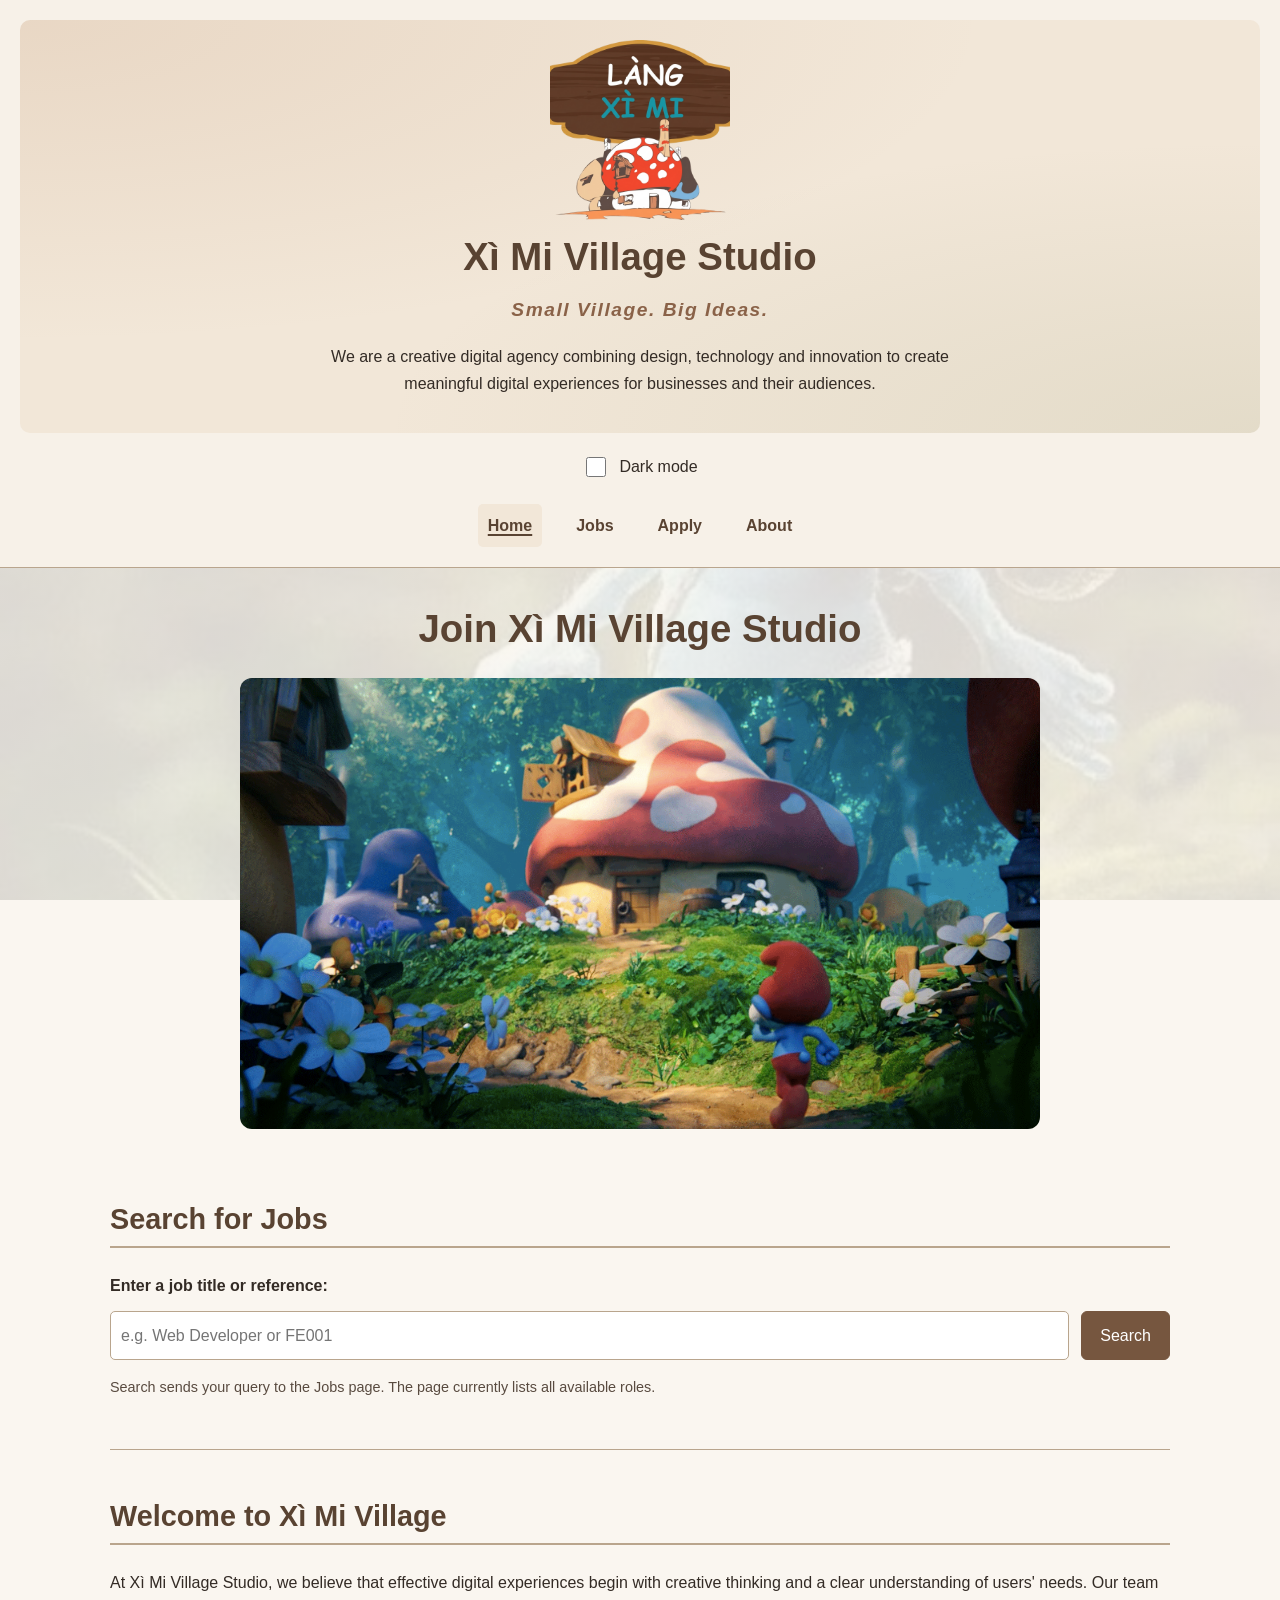
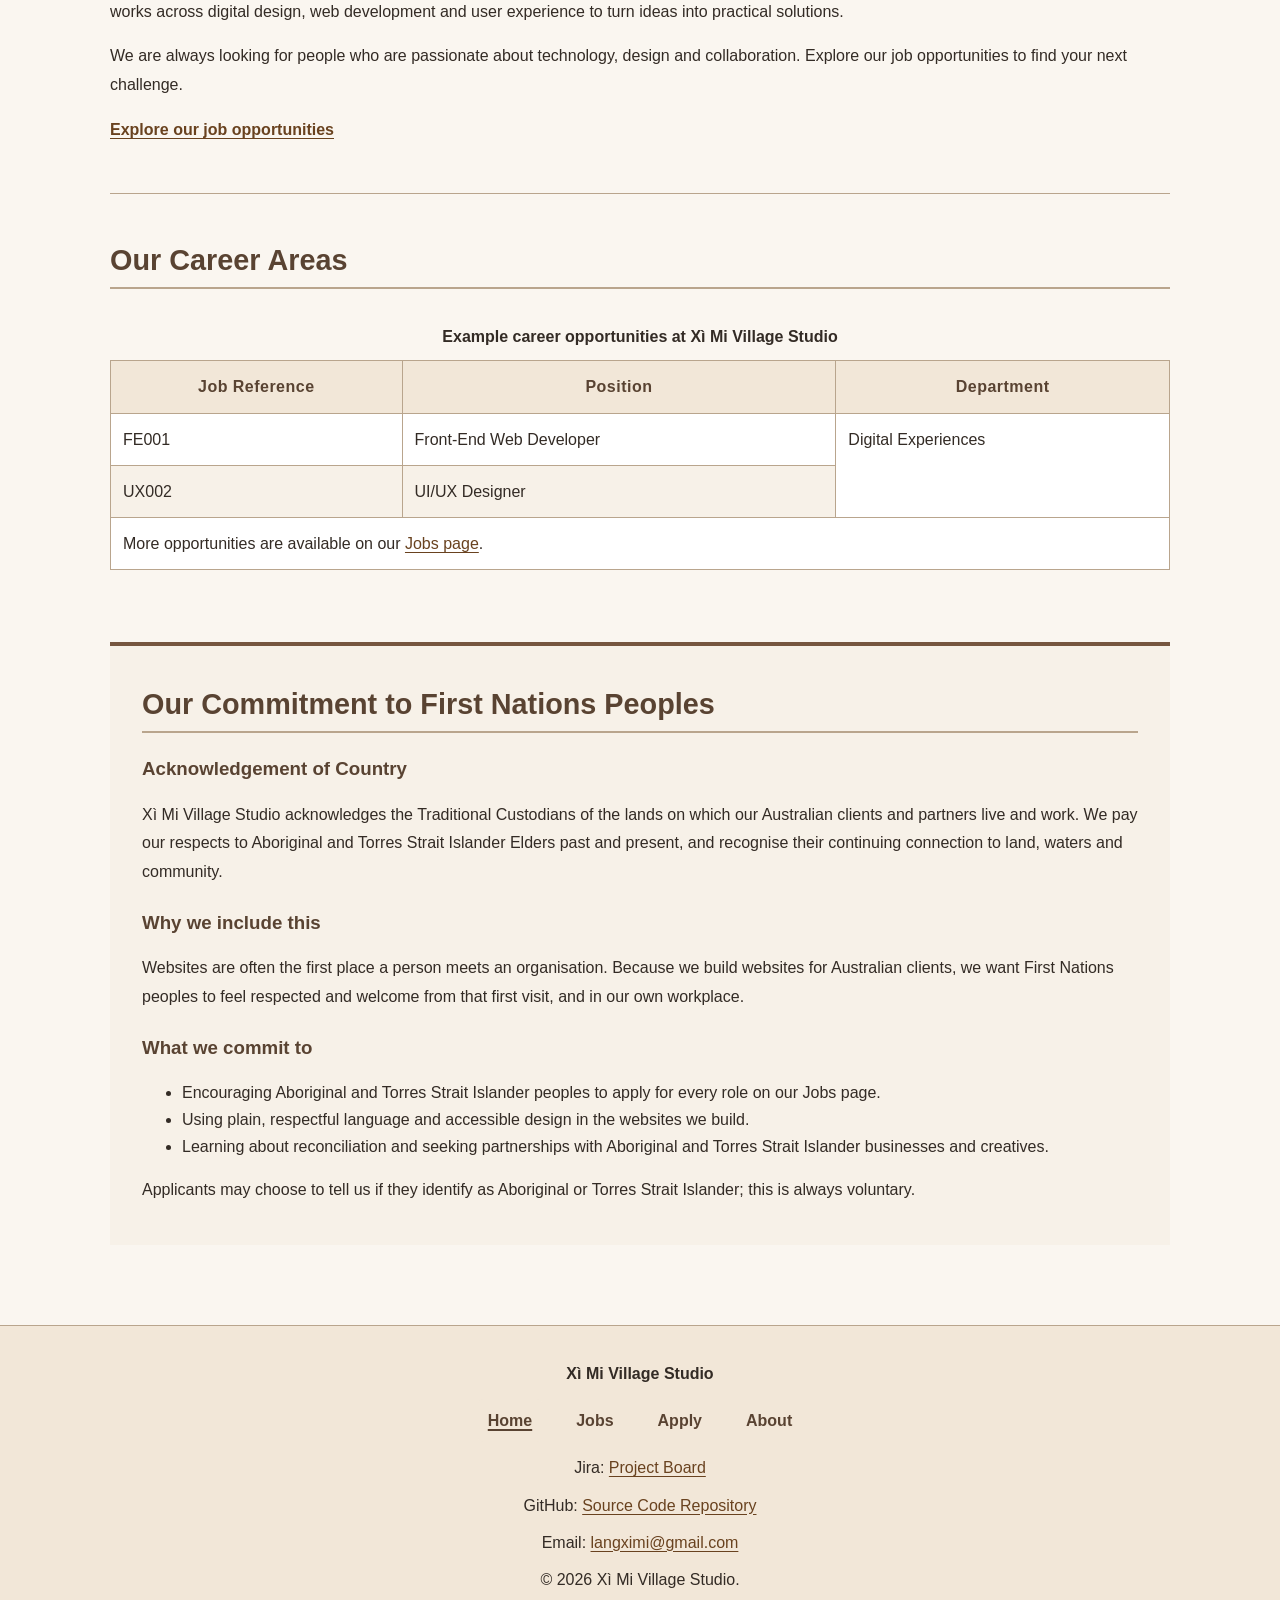
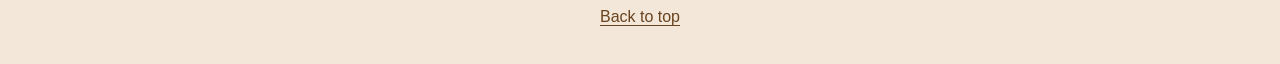
==== commit 22790264: "add: new comments incode" ====
--- a/index.html
+++ b/index.html
@@ -1,5 +1,17 @@
 
 <!DOCTYPE html>
+<!--
+    Xì Mi Village Studio - Home (index.html)
+    Unit: COS10026 Web Technology Project - Applied Web Project Part 1
+    Industry: G06 Creative Digital Media Agency
+    Page developed by: Nguyễn Khang Thịnh
+    Purpose: Landing page with company identity, job search box, career table and First Nations commitment.
+    Last updated: 29 October 2026
+
+    Acknowledgements:
+    - Built with HTML5 and CSS3 only (no JavaScript, no Bootstrap).
+    - Layout and accessibility guidance from the unit's Accessibility Guideline and lecture materials.
+-->
 <html lang="en">
 <head>
     <meta charset="UTF-8">
@@ -21,6 +33,8 @@
 
     <a class="skip-link" href="#main-content">Skip to main content</a>
 
+    <!-- header: logo, name, slogan, theme toggle and main navi -->
+     
     <header id="top" class="site-header">
         <div class="company-brand">
             <a href="index.html" class="logo">
--- a/styles.css
+++ b/styles.css
@@ -3,20 +3,20 @@
  * Shared stylesheet for all four pages.
  *
  * Sections:
- * 1. Theme variables
- * 2. Reset and typography
- * 3. Header and navigation
- * 4. Main content and sections
- * 5. Tables and images
+ * 1. Themes
+ * 2. kiểu chữ, nút, ...
+ * 3. Header và navi
+ * 4. Main content và sections
+ * 5. bảng và ảnh
  * 6. Application form
  * 7. Jobs page
  * 8. About page
  * 9. Footer
- * 10. Responsive and accessibility
+ * 10. Responsive và accessibility
  */
 
 /* ========================================
-   1. THEME VARIABLES
+   1. THEME
 ======================================== */
 
 :root {
@@ -43,7 +43,7 @@
     --button-text: #ffffff;
 }
 
-/* Dark theme is activated by the checkbox on each page. */
+/* Dark theme */
 body:has(#theme-toggle:checked) {
     color-scheme: dark;
 
@@ -68,8 +68,26 @@
     --button-text: #191714;
 }
 
-/* ========================================
-   2. RESET AND TYPOGRAPHY
+/* thêm background cho index */
+.home-page {
+    background-color: var(--page-bg);
+    background-image:
+        linear-gradient(rgba(250, 246, 240, 0.88), rgba(250, 246, 240, 0.88)),
+        url("images/background.jpg");
+    background-size: cover;
+    background-position: center;
+    background-attachment: fixed;
+}
+
+/* dảk mode background */
+.home-page:has(#theme-toggle:checked) {
+    background-image:
+        linear-gradient(rgba(25, 23, 20, 0.9), rgba(25, 23, 20, 0.9)),
+        url("images/background.jpg");
+}
+
+/* ========================================
+   2.
 ======================================== */
 
 * {
@@ -168,7 +186,7 @@
 }
 
 /* ========================================
-   3. HEADER AND NAVIGATION
+   3. HEADER VÀ NAVI
 ======================================== */
 
 .site-header {
@@ -228,7 +246,7 @@
     text-align: center;
 }
 
-/* Navigation links shared by every page. */
+/* Navi links các trang. */
 .nav-list,
 .footer-nav {
     display: flex;
@@ -255,7 +273,7 @@
     text-decoration: underline;
 }
 
-/* Highlight the current page. */
+/* Highlight page hiện tại */
 .nav-list a[aria-current="page"],
 .footer-nav a[aria-current="page"] {
     background-color: var(--footer-bg);
@@ -286,7 +304,7 @@
 }
 
 /* ========================================
-   4. MAIN CONTENT AND SECTIONS
+   4. MAIN CONTENT VÀ SECTIONS
 ======================================== */
 
 .content {
@@ -297,11 +315,15 @@
 }
 
 .home-section {
-    margin: 24px auto;
-    padding: 24px;
-    border: 1px solid var(--border-color);
-    border-radius: 8px;
-    background-color: var(--card-bg);
+    margin: 0;
+    padding: 48px 0;
+    border: 0;
+    border-radius: 0;
+    background: none;
+}
+
+.home-section + .home-section {
+    border-top: 1px solid var(--border-color);
 }
 
 .home-section > :last-child {
@@ -317,7 +339,7 @@
     font-size: 0.9rem;
 }
 
-/* Homepage job search. */
+/* tìm job ở homeoage. */
 .search-form {
     display: flex;
     flex-wrap: wrap;
@@ -342,6 +364,15 @@
 
 .search-form button {
     flex: 0 0 auto;
+}
+
+#first-nations {
+    margin: 24px 0;
+    padding: 40px 32px;
+    border: 0;
+    border-top: 4px solid var(--accent-color);
+    border-radius: 0;
+    background-color: var(--surface-bg);
 }
 
 /* Keyboard skip link. */
@@ -363,7 +394,7 @@
 }
 
 /* ========================================
-   5. TABLES AND IMAGES
+   5. BẢNG VÀ HÌNH
 ======================================== */
 
 .table-wrapper {
@@ -420,18 +451,19 @@
 ======================================== */
 
 .application-form {
-    width: 100%;
-}
-
-.form-card {
-    width: 100%;
-    max-width: 650px;
-    margin: 20px auto;
-    padding: 22px 24px;
+    padding: 32px;
     border: 1px solid var(--border-color);
-    border-left: 6px solid var(--accent-color);
     border-radius: 8px;
     background-color: var(--card-bg);
+}
+
+.form-card {
+    max-width: none;
+    margin: 0;
+    padding: 0;
+    border: 0;
+    border-radius: 0;
+    background: none;
 }
 
 .form-card > label,
@@ -536,7 +568,7 @@
 }
 
 .jobs-page .intro {
-    padding: 24px;
+    padding: 0 0 32px;
 }
 
 .how-to-apply {
@@ -545,12 +577,12 @@
 }
 
 .jobs-page .job {
-    margin: 24px 0;
-    padding: 24px;
-    border: 1px solid var(--border-color);
-    border-radius: 8px;
-    background-color: var(--card-bg);
-    text-align: left;
+    margin: 0 0 48px;
+    padding: 24px 0 0;
+    border: 0;
+    border-top: 4px solid var(--heading-color);
+    border-radius: 0;
+    background: none;
 }
 
 .job-ref {
@@ -669,8 +701,11 @@
     }
 
     .home-section {
-        margin: 14px auto;
-        padding: 14px;
+        padding: 32px 0;
+    }
+
+    #first-nations {
+        padding: 24px 16px;
     }
 
     .nav-list,
@@ -703,6 +738,10 @@
 
     .member-id {
         margin: 6px 0 0;
+    }
+
+    .application-form {
+        padding: 20px 16px;
     }
 }
 
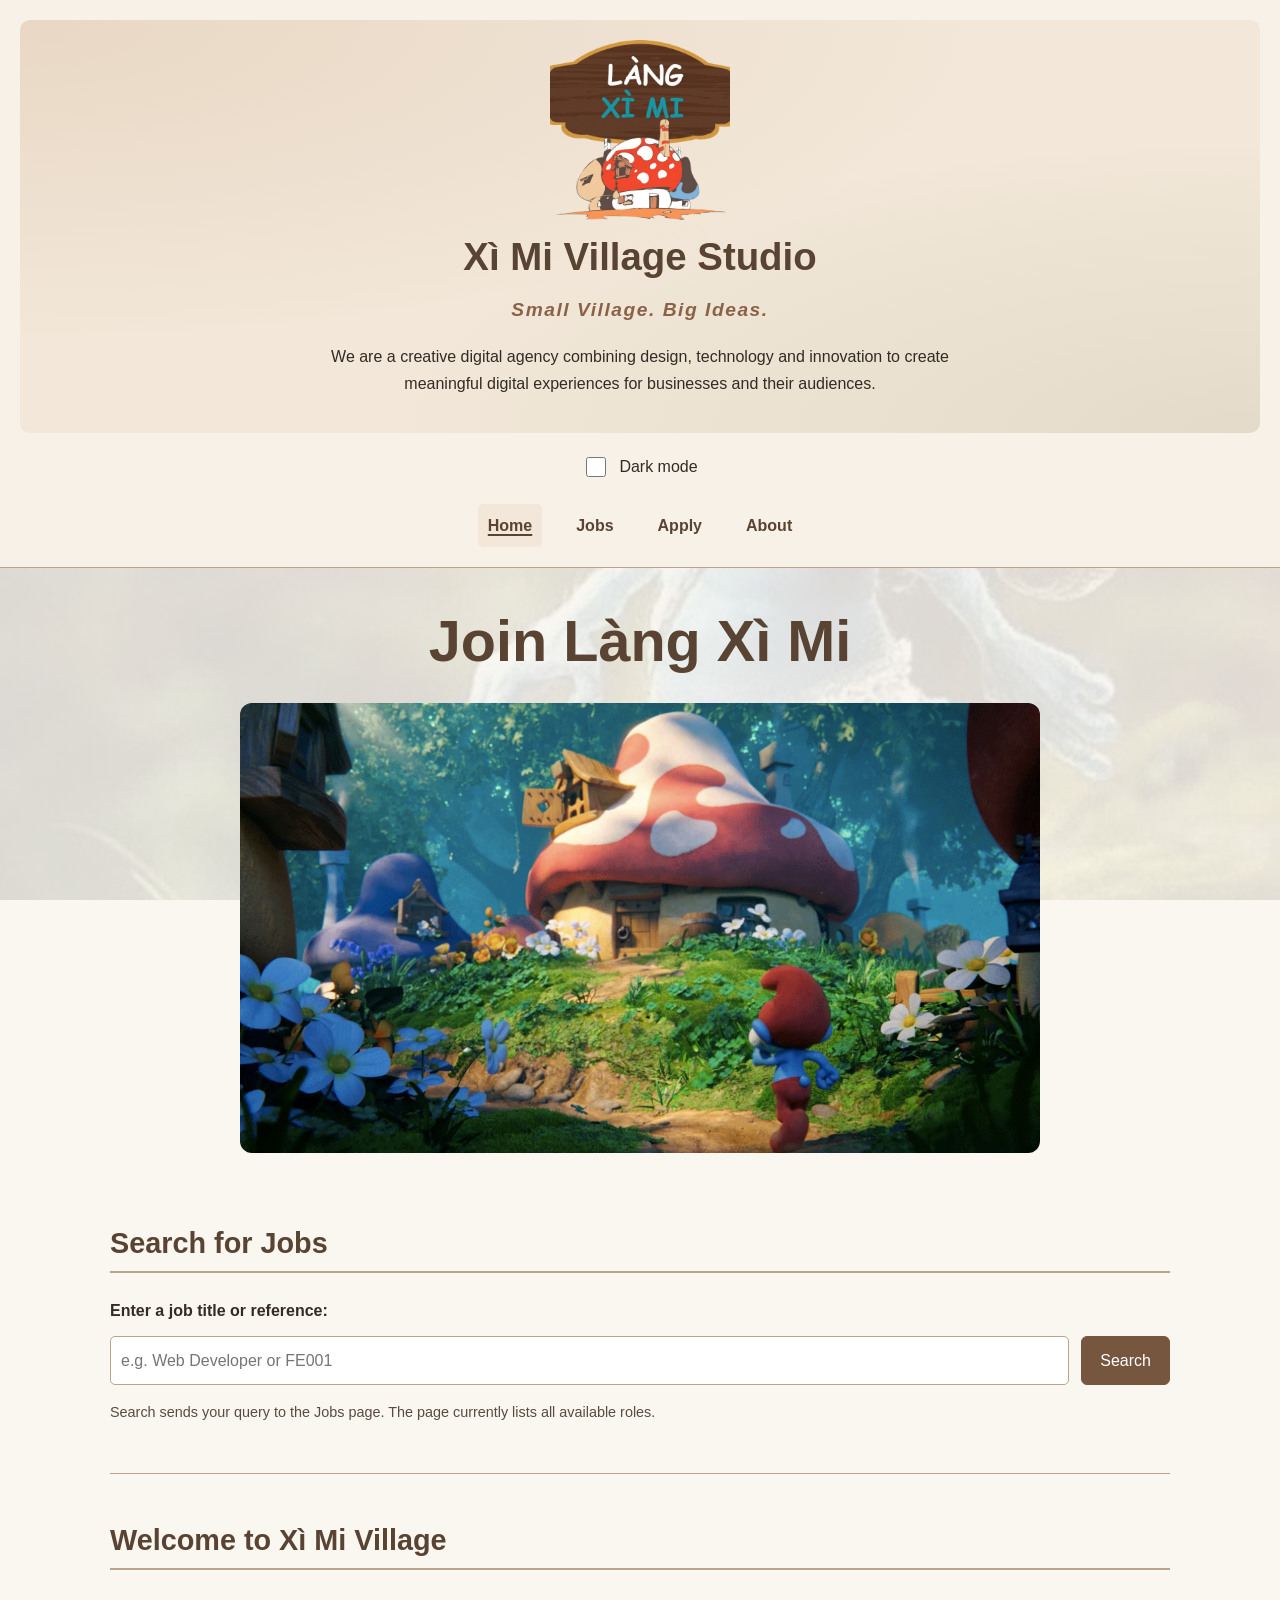
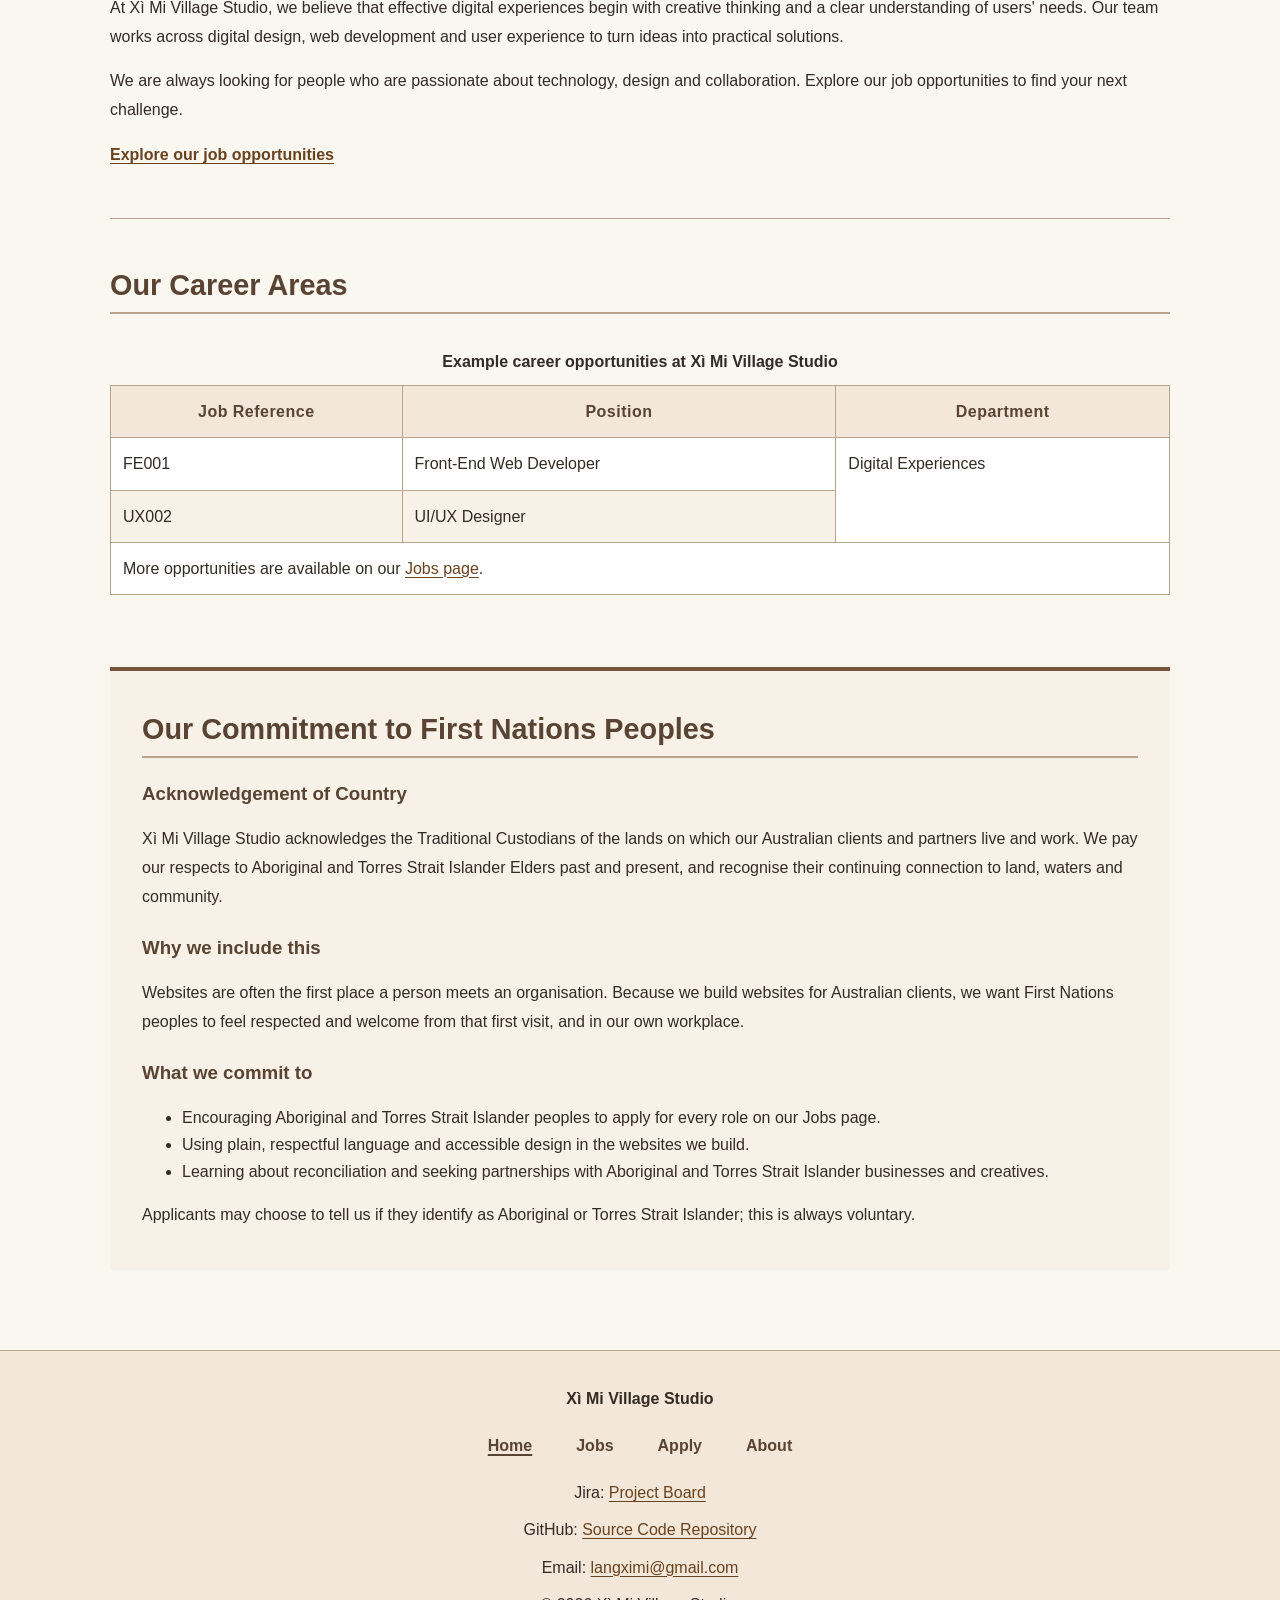
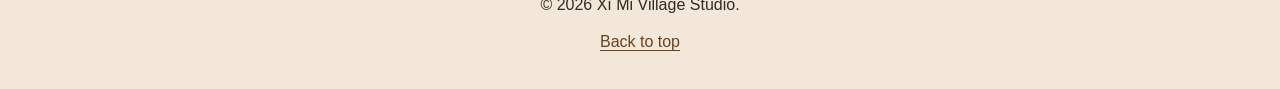
==== commit eac7cd2d: "fix:minor change" ====
--- a/index.html
+++ b/index.html
@@ -2,11 +2,10 @@
 <!DOCTYPE html>
 <!--
     Xì Mi Village Studio - Home (index.html)
-    Unit: COS10026 Web Technology Project - Applied Web Project Part 1
-    Industry: G06 Creative Digital Media Agency
+    Unit: COS10026 Web Technology Project
     Page developed by: Nguyễn Khang Thịnh
     Purpose: Landing page with company identity, job search box, career table and First Nations commitment.
-    Last updated: 29 October 2026
+    Last updated: 1 November 2026
 
     Acknowledgements:
     - Built with HTML5 and CSS3 only (no JavaScript, no Bootstrap).
@@ -33,7 +32,7 @@
 
     <a class="skip-link" href="#main-content">Skip to main content</a>
 
-    <!-- header: logo, name, slogan, theme toggle and main navi -->
+    <!-- header: logo, name, slogan, nút đổi theme và main navi -->
      
     <header id="top" class="site-header">
         <div class="company-brand">
@@ -68,12 +67,12 @@
     </header>
 
     <main id="main-content" class="content">
-        <h1>Join Xì Mi Village Studio</h1>
+        <h1 style="font-size: 360%;">Join Làng Xì Mi</h1>
         <img class="workspace-image"
              src="images/ximiworkspace.png"
              alt="Workspace representing Xì Mi Village Studio"
              width="800" height="450">
-
+        <!-- ô searchbox tìm job -->
         <section class="home-section">
             <h2>Search for Jobs</h2>
 
@@ -89,7 +88,7 @@
                 The page currently lists all available roles.
             </p>
         </section>
-
+        <!-- giới thiệu về làng xì mi -->
         <section class="home-section">
             <h2>Welcome to Xì Mi Village</h2>
 
@@ -106,14 +105,14 @@
                 about technology, design and collaboration. Explore
                 our job opportunities to find your next challenge.
             </p>
-
+            <!-- link tới trang tìm job -->
             <p>
                 <a class="text-link" href="jobs.html">
                     Explore our job opportunities
                 </a>
             </p>
         </section>
-
+        <!-- table career -->
         <section class="home-section">
             <h2>Our Career Areas</h2>
 
@@ -149,6 +148,7 @@
                 </table>
             </div>
         </section>
+        <!-- acknowlegement gì gì đó -->
         <section class="home-section" id="first-nations">
             <h2>Our Commitment to First Nations Peoples</h2>
 
@@ -181,10 +181,10 @@
             </p>
         </section>
     </main>
-
+    <!-- footeRRRRRRRRRR -->
     <footer class="site-footer">
         <p><strong>Xì Mi Village Studio</strong></p>
-
+        <!-- navi ở footeRRRR -->
         <nav aria-label="Footer navigation">
             <ul class="footer-nav">
                 <li><a href="index.html" aria-current="page">Home</a></li>
@@ -193,7 +193,7 @@
                 <li><a href="about.html">About</a></li>
             </ul>
         </nav>
-
+        <!-- hyperlink -->
         <p>Jira:
             <a href="https://phamnhatvuonghoaky.atlassian.net/jira/software/projects/VINGROUP/summary"
                target="_blank" rel="noopener noreferrer">Project Board</a>
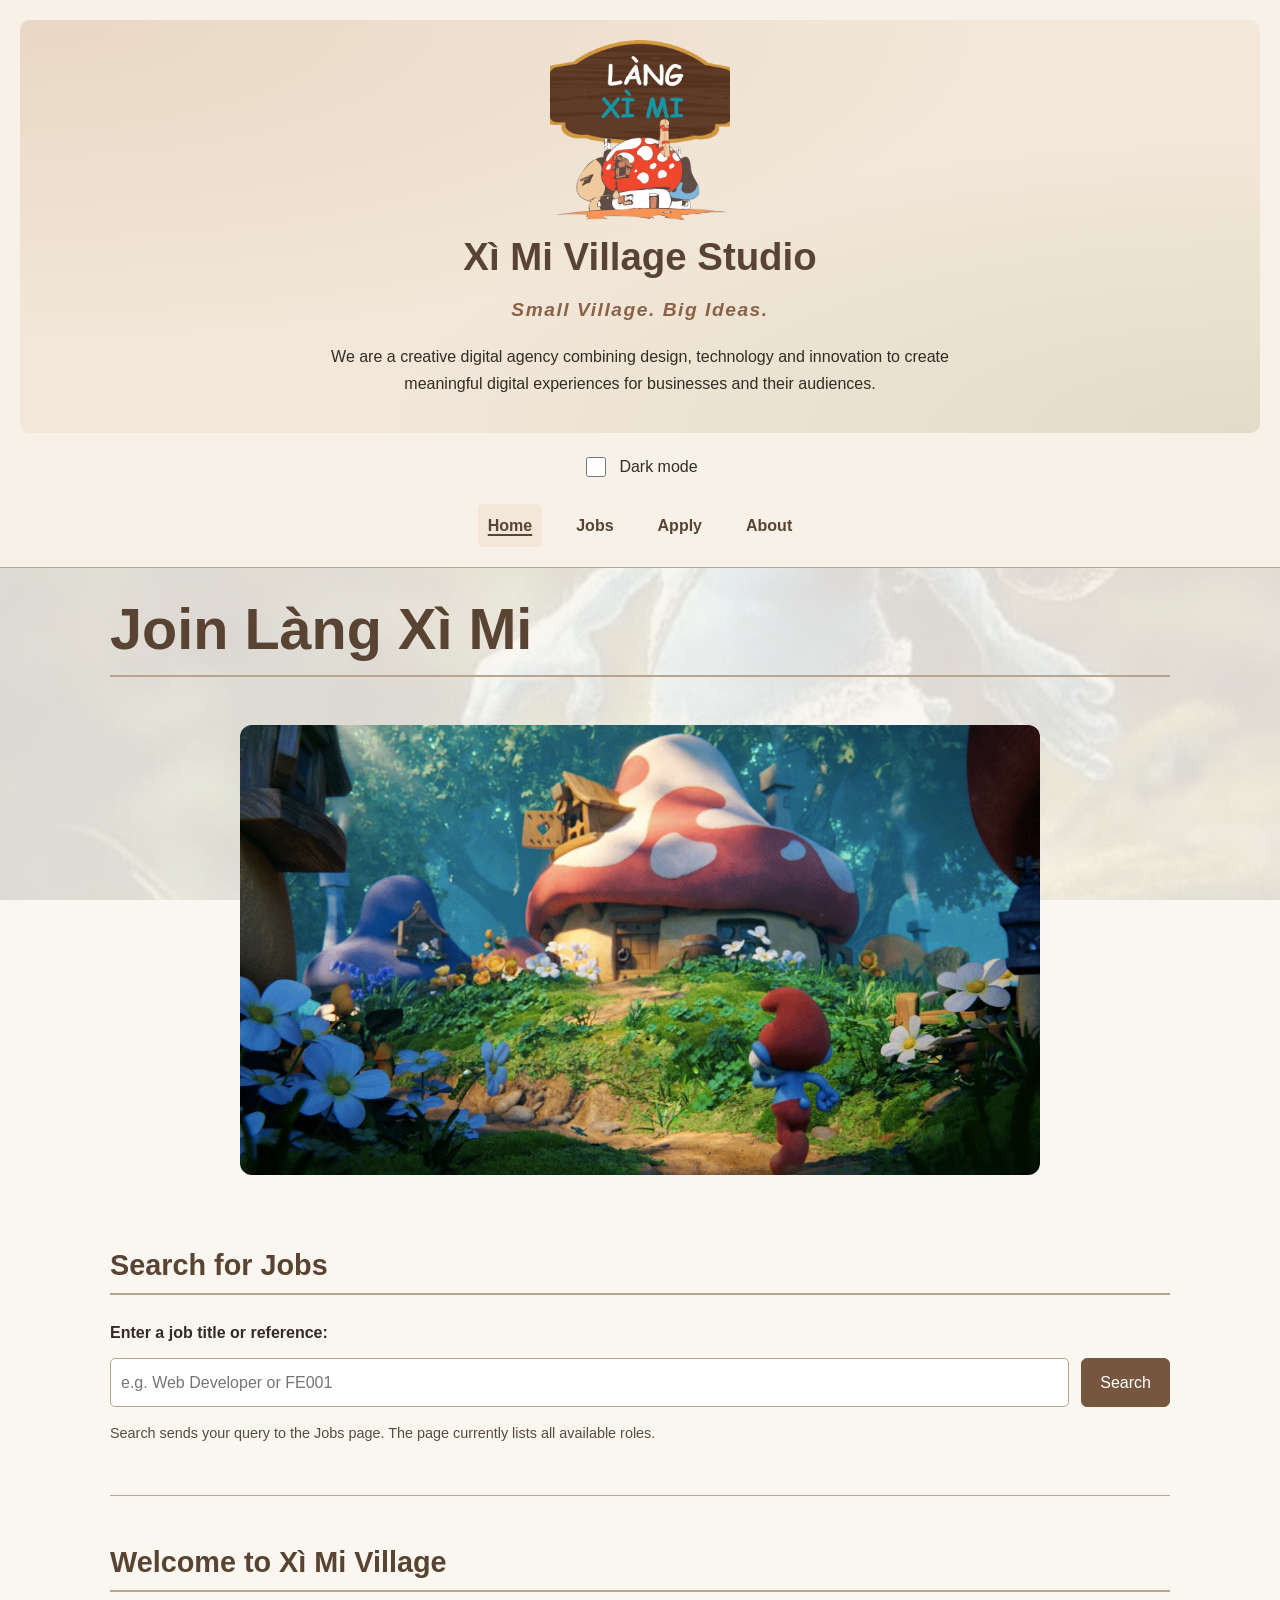
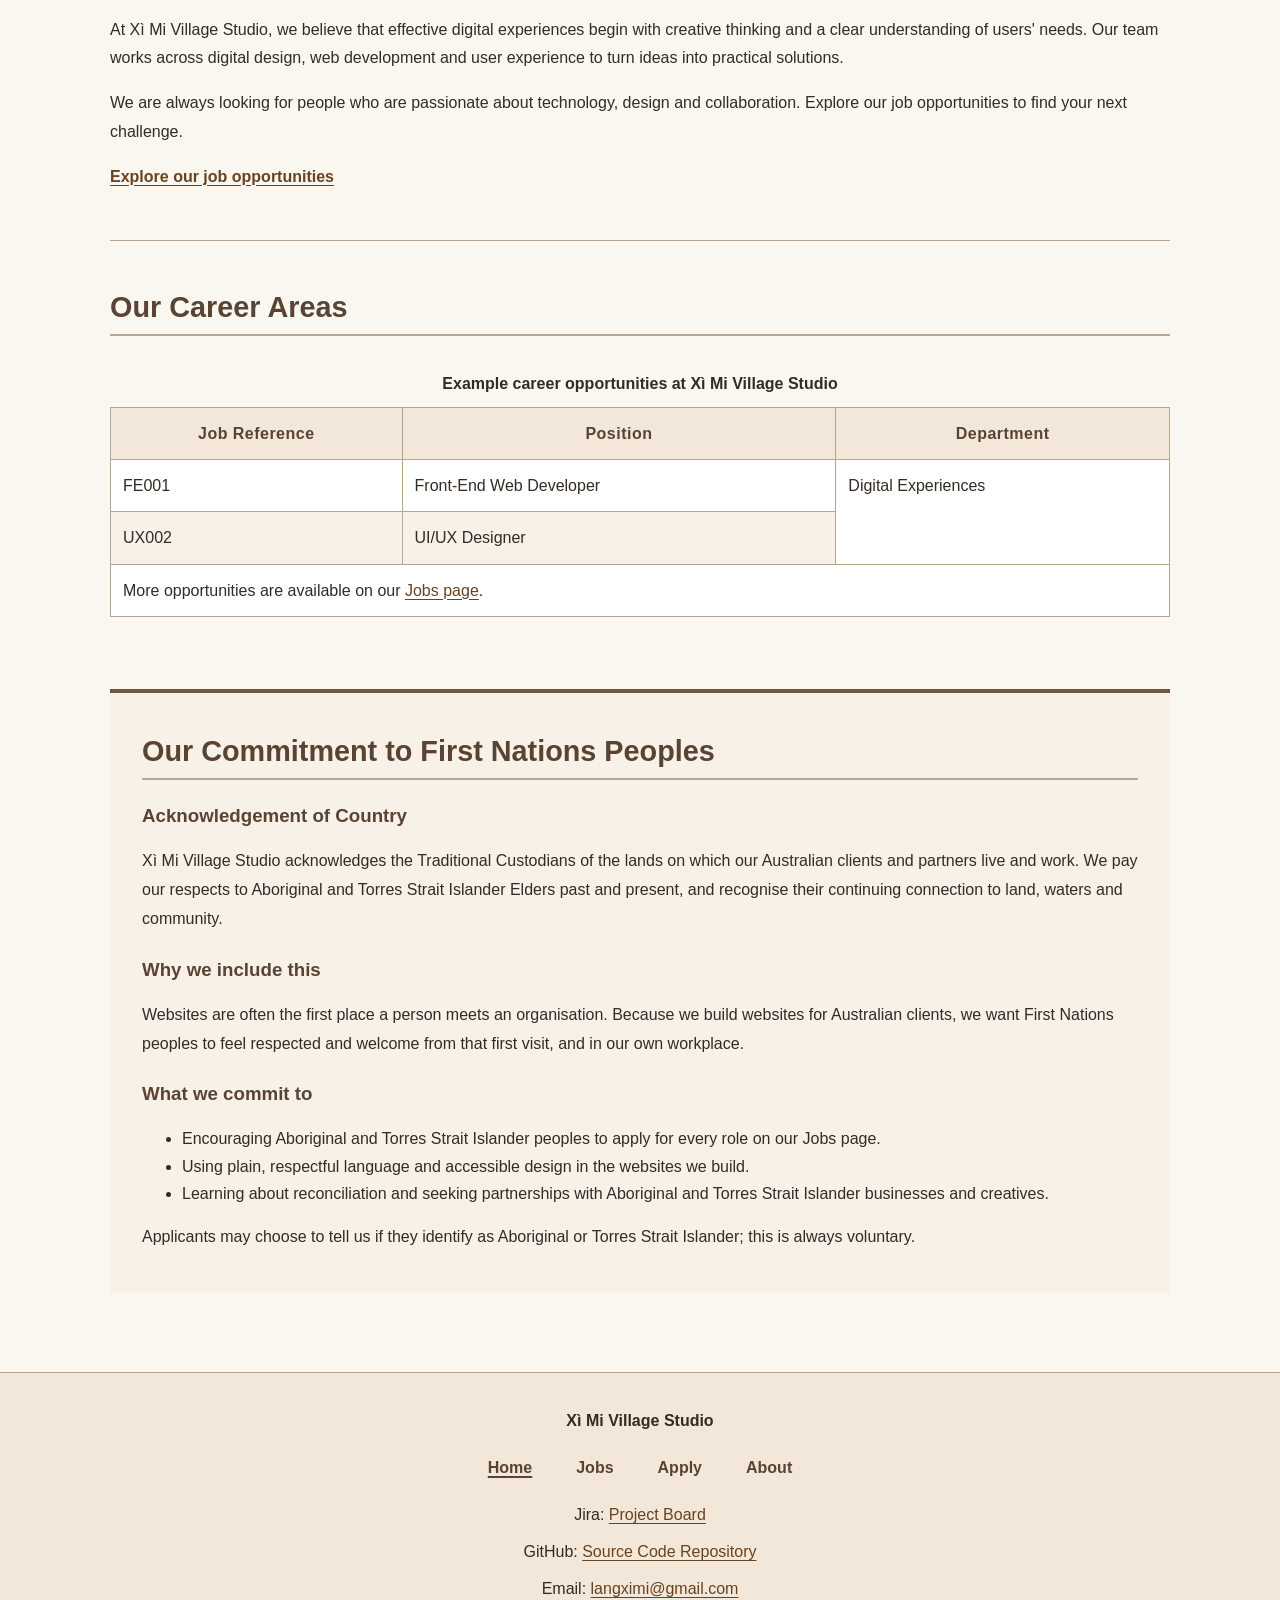
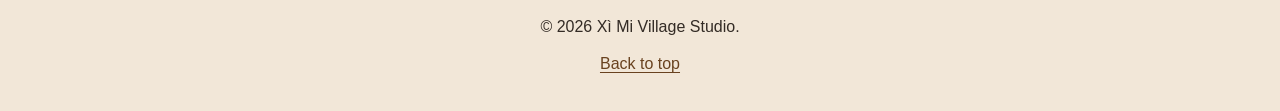
==== commit b4b7ea18: "VINGROUP-25 audit and improve homepage structure" ====
--- a/index.html
+++ b/index.html
@@ -67,7 +67,7 @@
     </header>
 
     <main id="main-content" class="content">
-        <h1 style="font-size: 360%;">Join Làng Xì Mi</h1>
+        <h2 style="font-size: 360%;" class="hero_title">Join Làng Xì Mi</h2>
         <img class="workspace-image"
              src="images/ximiworkspace.png"
              alt="Workspace representing Xì Mi Village Studio"
@@ -203,7 +203,6 @@
             <a href="https://github.com/thjnhhhh/Applied-Web-Project-Part-1-of-2-Group-Submission-"
                target="_blank" rel="noopener noreferrer">Source Code Repository</a>
         </p>
-
         <p>Email:
             <a href="mailto:langximi@gmail.com">langximi@gmail.com</a>
         </p>
--- a/styles.css
+++ b/styles.css
@@ -18,7 +18,7 @@
 /* ========================================
    1. THEME
 ======================================== */
-
+/* theme chính */
 :root {
     color-scheme: light;
 
@@ -43,7 +43,7 @@
     --button-text: #ffffff;
 }
 
-/* Dark theme */
+/* Dảk theme */
 body:has(#theme-toggle:checked) {
     color-scheme: dark;
 
@@ -68,7 +68,7 @@
     --button-text: #191714;
 }
 
-/* thêm background cho index */
+/* thêm background ảnh xì mi cho index */
 .home-page {
     background-color: var(--page-bg);
     background-image:
@@ -79,15 +79,27 @@
     background-attachment: fixed;
 }
 
-/* dảk mode background */
+/* dảk mode cho ảnh xì mu background */
 .home-page:has(#theme-toggle:checked) {
     background-image:
         linear-gradient(rgba(25, 23, 20, 0.9), rgba(25, 23, 20, 0.9)),
         url("images/background.jpg");
 }
 
-/* ========================================
-   2.
+/* Homepage paragraph spacing */
+.home-page main p {
+    line-height: 1.8;
+}
+
+/* Homepage hero heading */
+.home-page .hero-title {
+    margin: 12px 0;
+    font-size: clamp(2.2rem, 5vw, 3.6rem);
+    text-align: center;
+}
+
+/* ========================================
+   2. mấy cái style chính
 ======================================== */
 
 * {
@@ -194,7 +206,7 @@
     background-color: var(--surface-bg);
     border-bottom: 1px solid var(--border-color);
 }
-
+/* header */
 .company-brand {
     position: relative;
     isolation: isolate;
@@ -246,7 +258,7 @@
     text-align: center;
 }
 
-/* Navi links các trang. */
+/* navi links các trang. */
 .nav-list,
 .footer-nav {
     display: flex;
@@ -273,7 +285,7 @@
     text-decoration: underline;
 }
 
-/* Highlight page hiện tại */
+/* highlight page hiện tại */
 .nav-list a[aria-current="page"],
 .footer-nav a[aria-current="page"] {
     background-color: var(--footer-bg);
@@ -281,7 +293,7 @@
     text-decoration-thickness: 2px;
 }
 
-/* Light/Dark theme checkbox. */
+/* light/dảk theme checkbox. */
 .theme-control {
     display: flex;
     align-items: center;
@@ -365,7 +377,7 @@
 .search-form button {
     flex: 0 0 auto;
 }
-
+/* acknowledgement ở index */
 #first-nations {
     margin: 24px 0;
     padding: 40px 32px;
@@ -375,7 +387,7 @@
     background-color: var(--surface-bg);
 }
 
-/* Keyboard skip link. */
+/* keyboard skip link. */
 .skip-link {
     position: absolute;
     top: 8px;
@@ -394,7 +406,7 @@
 }
 
 /* ========================================
-   5. BẢNG VÀ HÌNH
+   5. bẢNG vÀ hÌNH
 ======================================== */
 
 .table-wrapper {
@@ -447,7 +459,7 @@
 }
 
 /* ========================================
-   6. APPLICATION FORM
+   6. form apply
 ======================================== */
 
 .application-form {
@@ -560,7 +572,7 @@
 }
 
 /* ========================================
-   7. JOBS PAGE
+   7. jobs
 ======================================== */
 
 .jobs-page .content {
@@ -598,7 +610,7 @@
 }
 
 /* ========================================
-   8. ABOUT PAGE
+   8. about
 ======================================== */
 
 .group-info-list {
